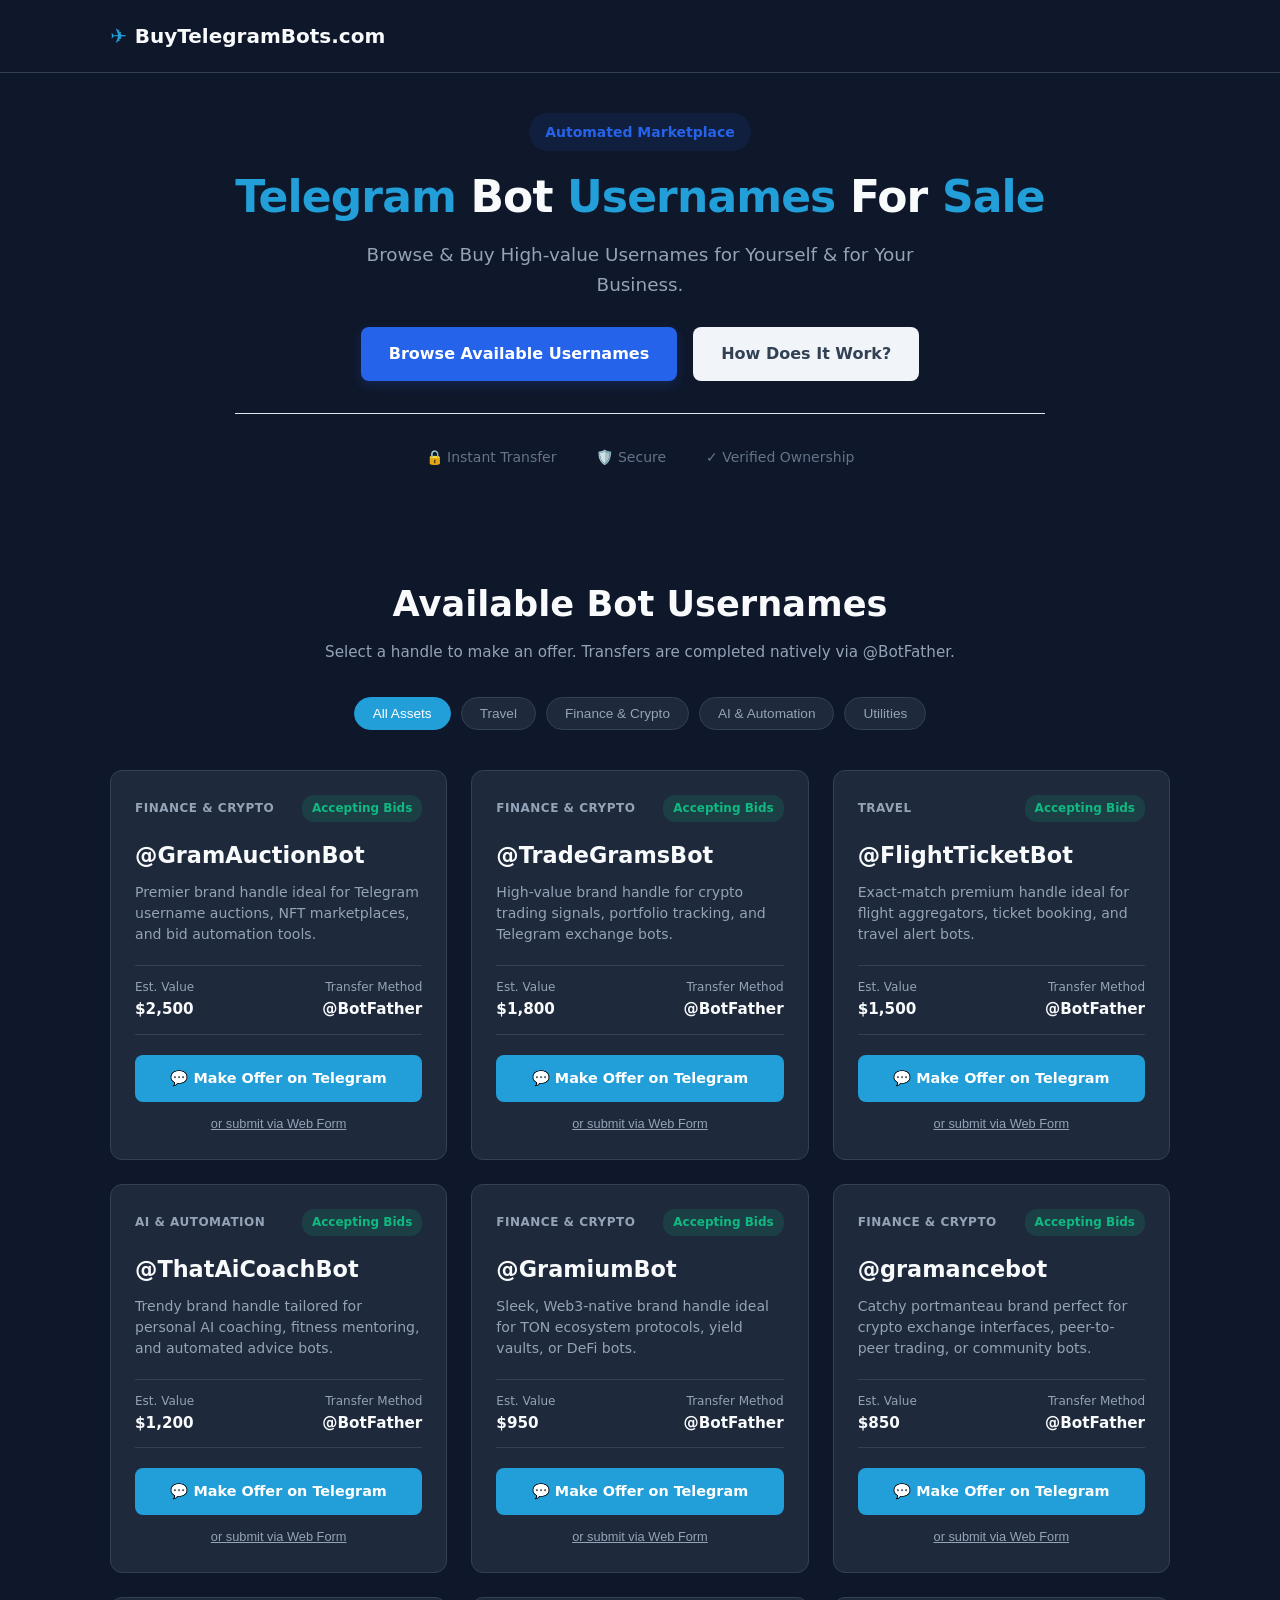
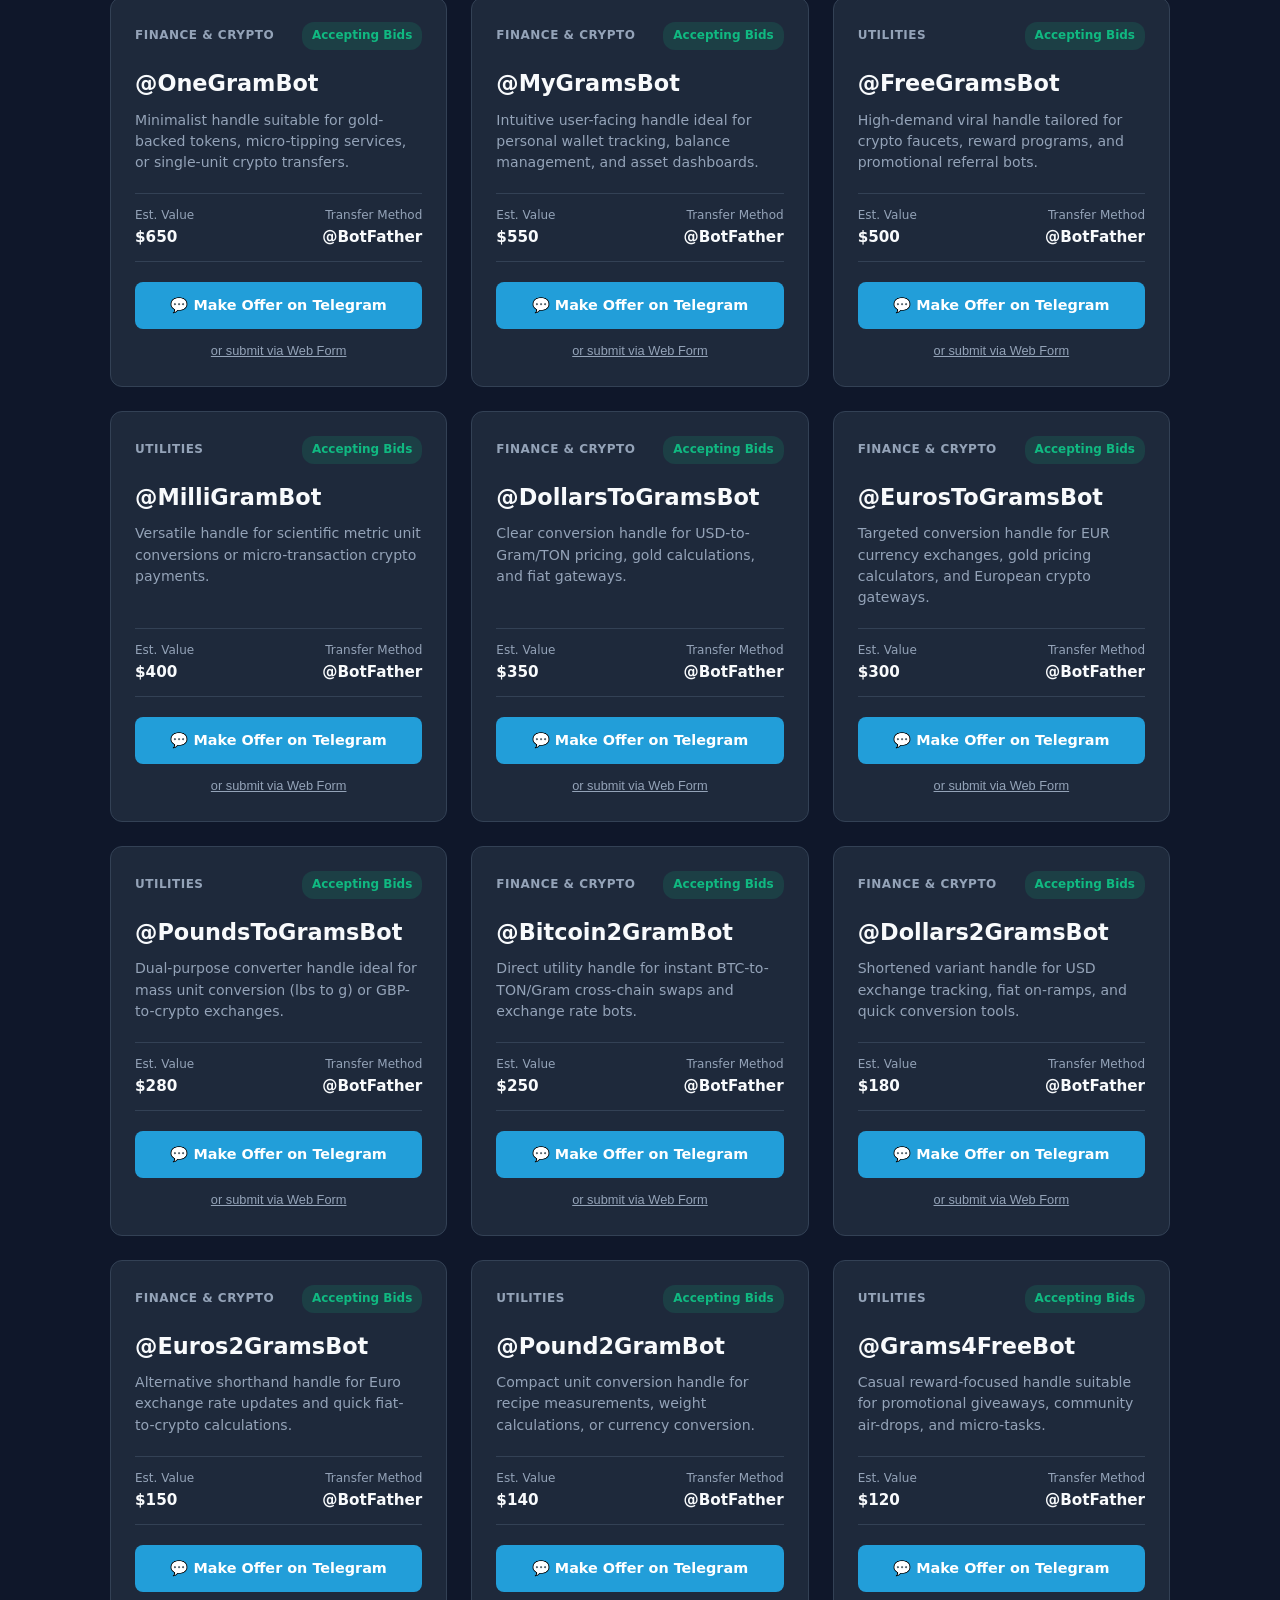
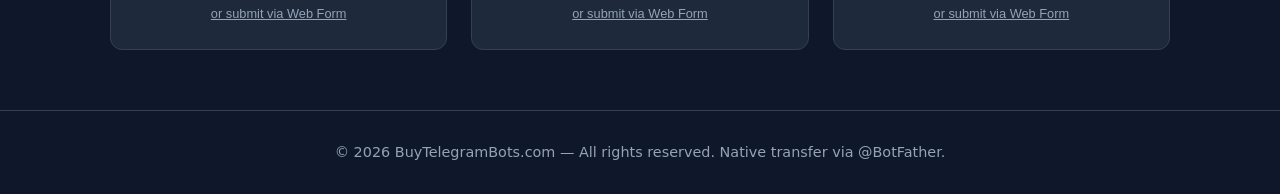
==== web/index.html @ 2e1fe5db "feat(web): Applied Open Graph for main page as well for preview in messaging apps." ====
<!DOCTYPE html>
<html lang="en">
<head>
  <meta charset="UTF-8" />
  <meta name="viewport" content="width=device-width, initial-scale=1.0" />
  <link rel="icon" type="image/png" href="favicon.png" />
  <title>Buy Telegram Bots</title>
  <meta name="description" content="Browse and acquire high-value Telegram Usernames." />
  <meta property="og:type" content="website" />
  <meta property="og:url" content="https://buytelegrambots.com/" />
  <meta property="og:title" content="Buy Telegram Bots" />
  <meta name="twitter:card" content="summary_large_image" />

  <link rel="stylesheet" href="styles.css" />
  <script src="script.js" defer></script>
</head>
<body>

  <!-- TOP NAVIGATION -->
  <header>
    <div class="container nav-wrapper">
      <a href="#" class="brand-logo">
        <span>✈️</span>BuyTelegramBots.com
      </a>
    </div>
  </header>

  <!-- HERO SECTION (Now placed outside of <main> to prevent double padding) -->
  <section class="hero-section">
    <div class="hero-content">
      <span class="badge-pill">Automated Marketplace</span>
      
      <h1 class="hero-title">
        <span class="highlight">Telegram</span> Bot <span class="highlight">Usernames</span> For <span class="highlight">Sale</span>
      </h1>
      
      <p class="hero-subtitle">
        Browse & Buy High-value Usernames for Yourself & for Your Business.
      </p>
      
      <div class="cta-group">
        <a href="#inventory" class="btn btn-primary">Browse Available Usernames</a>
        <a href="#how-it-works" type="button" class="btn btn-secondary" onclick="openGuideModal()">How Does It Work?</a>
      </div>
      
      <div class="trust-bar">
        <div class="trust-item">🔒 Instant Transfer</div>
        <div class="trust-item">🛡️ Secure</div>
        <div class="trust-item">✓ Verified Ownership</div>
      </div>
    </div>
  </section>

  <!-- MAIN CONTENT AREA -->
  <main class="container">

    <!-- ASSET SHOWCASE & INVENTORY GRID -->

    <!-- ASSET SHOWCASE & INVENTORY GRID -->
    <section id="inventory" class="inventory-section">
    
        <div class="section-header">
            <h2 class="section-title">Available Bot Usernames</h2>
            <p class="section-subtitle">Select a handle to make an offer. Transfers are completed natively via @BotFather.</p>
        </div>

        <!-- Category Filter Pills -->
        <div class="filter-bar">
            <button class="filter-btn active" data-filter="all">All Assets</button>
            <button class="filter-btn" data-filter="Travel">Travel</button>
            <button class="filter-btn" data-filter="Finance & Crypto">Finance & Crypto</button>
            <button class="filter-btn" data-filter="AI & Automation">AI & Automation</button>
            <button class="filter-btn" data-filter="Utilities">Utilities</button>
        </div>

        <!-- Responsive Card Grid (Cards dynamically loaded via script.js) -->
        <div class="asset-grid" id="assetGrid"></div>
        <!-- After a username is sold, in the "bots.json" file >> status: "Sold", status_code: "pending" -->
    </section>

  </main>

  <!-- HOW IT WORKS GUIDE MODAL -->
  <dialog id="guideModal" class="modal-box">
    <div class="modal-inner">
      <div class="modal-header">
        <h3>How to Use <span class="highlight-blue">BuyTelegramBots.com</span></h3>
        <button type="button" class="close-btn" onclick="closeGuideModal()">×</button>
      </div>
      
      <div class="guide-content">
        <div class="guide-step">
          <h4>1. Browse & Filter Assets</h4>
          <p>Use the category filter buttons at the top (Travel, Finance, AI, etc.) to explore our curated catalog of verified Telegram usernames and bots.</p>
        </div>
        <div class="guide-step">
          <h4>2. Review Valuations & Status</h4>
          <p>Each card displays an estimated market valuation and real-time status. Active badges mean the handle is ready for immediate transfer.</p>
        </div>
        <div class="guide-step">
          <h4>3. Choose Your Bidding Method</h4>
          <p>Click "Make Offer on Telegram" to chat directly with our live brokers, or use "or submit via Web Form" to send a formal bid right from this page.</p>
        </div>
        <div class="guide-step">
          <h4>4. Automated & Secure Escrow</h4>
          <p>Once your offer is accepted, we initiate a guaranteed, zero-friction transfer directly to your Telegram account via @BotFather.</p>
        </div>
      </div>

      <div class="modal-actions">
        <button type="button" class="btn btn-primary" onclick="closeGuideModal()">Got It, Let's Explore</button>
      </div>
    </div>
  </dialog>

  <!-- WEB FORM MODAL -->
  <dialog id="offerModal" class="modal-box">
    <div class="modal-inner">
      <div class="modal-header">
        <h3>Submit Offer for <span id="targetBotDisplay" class="highlight-blue">@Bot</span></h3>
        <button type="button" class="close-btn" onclick="closeOfferModal()">×</button>
      </div>
      
      <p class="modal-instructions">
        Don't have Telegram installed? Submit your bid and contact info below. Our broker will reach out via email or WhatsApp.
      </p>

      <form id="offerForm" onsubmit="handleFormSubmit(event)">
        <!-- Hidden input to store which bot they clicked -->
        <input type="hidden" id="targetBotInput" name="bot_username" value="" />

        <div class="form-group">
          <label for="buyerName">Your Name or Organization</label>
          <input type="text" id="buyerName" name="name" required placeholder="e.g., Alex Mercer" />
        </div>

        <div class="form-group">
          <label for="buyerContact">Email, WhatsApp, or Telegram Handle</label>
          <input 
            type="text" 
            id="buyerContact" 
            name="contact" 
            required 
            placeholder="@username, name@mail.com, or +31 6 12345678"
            pattern="^(@[A-Za-z0-9_]{3,32}|[A-Za-z0-9._%+-]+@[A-Za-z0-9.-]+\.[A-Za-z]{2,}|\+?[0-9\s()-]{7,20})$"
            title="Must be a Telegram handle starting with '@', a valid email address, or a phone number."
          />
          <span class="error-msg">Enter a valid Telegram handle (@username), email, or phone number.</span>
        </div>

        <div class="form-group">
          <label for="bidAmount">Offer Amount (USD / USDT)</label>
          <!-- min="100" prevents negative numbers and sets a minimum realistic bid! -->
          <input 
            type="number" 
            id="bidAmount" 
            name="bid" 
            required 
            placeholder="e.g., 1500" 
            min="100" 
            step="1"
            title="Offers must be a positive number of at least $100."
          />
          <span class="error-msg">Bid must be a positive amount (Minimum $100).</span>
        </div>

        <div class="form-group">
          <label for="buyerNotes">Additional Notes (Optional)</label>
          <textarea id="buyerNotes" name="notes" rows="3" placeholder="Any specific terms or questions?"></textarea>
        </div>

        <div class="modal-actions">
          <button type="button" class="btn btn-secondary" onclick="closeOfferModal()">Cancel</button>
          <button type="submit" class="btn btn-primary">Submit Offer</button>
        </div>
      </form>
    </div>
  </dialog>

  <!-- FOOTER -->
  <footer>
    <div class="container">
      <p>© 2026 BuyTelegramBots.com — All rights reserved. Native transfer via @BotFather.</p>
    </div>
  </footer>

</body>
</html>
---- web/styles.css ----
/* --- CSS VARIABLES & THEME RESET --- */
:root {
    --bg-color: #0f172a;          /* Dark slate background */
    --card-bg: #1e293b;           /* Slightly lighter dark container */
    --text-main: #f8fafc;         /* Clean white typography */
    --text-muted: #94a3b8;        /* Soft grey for secondary labels */
    --accent-blue: #229ed9;       /* Telegram brand blue */
    --accent-hover: #1d88bc;      /* Hover state blue */
    --accent-green: #10b981;      /* Status badge color */
    --border-color: #334155;      /* Subtle border dividers */
    --radius: 12px;
    --font-family: system-ui, -apple-system, BlinkMacSystemFont, 'Segoe UI', Roboto, sans-serif;
}

* {
    box-sizing: border-box;
    margin: 0;
    padding: 0;
}

html {
  scroll-behavior: smooth;
}

body {
    background-color: var(--bg-color);
    color: var(--text-main);
    font-family: var(--font-family);
    line-height: 1.6;
    min-height: 100vh;
    display: flex;
    flex-direction: column;
}

/* Main Container */
.container {
    width: 100%;
    max-width: 1100px;
    margin: 0 auto;
    padding: 0 20px;
}

/* Hero Section Container */
.hero-section {
  padding: 2.5rem 1rem 3rem;
  max-width: 900px;
  margin: 0 auto;
  text-align: center;
}

/* Small introductory tag */
.badge-pill {
  display: inline-block;
  background-color: rgba(37, 99, 235, 0.1);
  color: #2563eb;
  padding: 0.5rem 1rem;
  border-radius: 50px;
  font-size: 0.875rem;
  font-weight: 600;
  margin-bottom: 1.25rem;
}

/* Fluid Typography: Tighter scaling so it doesn't overwhelm desktop or phone */
.hero-title {
  font-size: clamp(1.75rem, 3.5vw + 1rem, 2.75rem);
  line-height: 1.2;
  font-weight: 800;
  color: var(--text-main);
  margin-bottom: 1rem;
  letter-spacing: -0.02em;
}

.hero-title .highlight {
  color: var(--accent-blue);
}

.hero-subtitle {
  font-size: clamp(0.95rem, 1.5vw + 0.5rem, 1.15rem);
  line-height: 1.6;
  color: var(--text-muted);
  max-width: 600px;
  margin: 0 auto 1.75rem;
}

/* Call to Action Button Group */
.cta-group {
  display: flex;
  gap: 1rem;
  justify-content: center;
  flex-wrap: wrap;
  margin-bottom: 2rem;
}

.btn {
display: inline-flex;
align-items: center;
justify-content: center;
padding: 0.875rem 1.75rem;
font-size: 1rem;
font-weight: 600;
border-radius: 8px;
text-decoration: none;
transition: all 0.2s ease;
min-height: 48px; /* Ensures touch-friendly tap targets */
}

.btn-primary {
background-color: #2563eb;
color: #ffffff;
box-shadow: 0 4px 12px rgba(37, 99, 235, 0.2);
}

.btn-primary:hover {
background-color: #1d4ed8;
transform: translateY(-1px);
}

.btn-secondary {
background-color: #f1f5f9;
color: #334155;
}

.btn-secondary:hover {
background-color: #e2e8f0;
}

/* Trust Indicators Below CTA */
.trust-bar {
display: flex;
justify-content: center;
flex-wrap: wrap;
gap: 1.5rem 2.5rem;
border-top: 1px solid #e2e8f0;
padding-top: 2rem;
color: #64748b;
font-size: 0.875rem;
font-weight: 500;
}

/* Mobile Stacking Rules */
@media (max-width: 600px) {
.hero-section {
    padding: 3rem 1rem 3.5rem;
}

/* Force buttons to stretch full-width on phones for easy thumb tapping */
.cta-group {
    flex-direction: column;
    width: 100%;
}

.btn {
    width: 100%;
}

.trust-bar {
    flex-direction: column;
    gap: 0.75rem;
}
}

/* Navigation / Top Header */
header {
    padding: 20px 0;
    border-bottom: 1px solid var(--border-color);
}

.nav-wrapper {
    display: flex;
    justify-content: space-between;
    align-items: center;
}

.brand-logo {
    font-size: 1.25rem;
    font-weight: 700;
    color: var(--text-main);
    text-decoration: none;
    display: flex;
    align-items: center;
    gap: 8px;
}

.brand-logo span {
    color: var(--accent-blue);
}

/* Footer */
footer {
    margin-top: auto;
    padding: 30px 0;
    border-top: 1px solid var(--border-color);
    text-align: center;
    color: var(--text-muted);
    font-size: 0.9rem;
}

/* --- INVENTORY SECTION --- */
.inventory-section {
    padding: 60px 0;
}

.section-header {
    text-align: center;
    margin-bottom: 32px;
}

.section-title {
    font-size: clamp(1.5rem, 3vw, 2.2rem);
    font-weight: 700;
    color: var(--text-main);
    margin-bottom: 8px;
}

.section-subtitle {
    color: var(--text-muted);
    font-size: 0.95rem;
}

/* Category Filter Bar */
.filter-bar {
    display: flex;
    gap: 10px;
    justify-content: center;
    flex-wrap: wrap;
    margin-bottom: 40px;
}

.filter-btn {
    background-color: var(--card-bg);
    color: var(--text-muted);
    border: 1px solid var(--border-color);
    padding: 8px 18px;
    border-radius: 20px;
    font-size: 0.85rem;
    font-weight: 500;
    cursor: pointer;
    transition: all 0.2s ease;
}

.filter-btn:hover,
.filter-btn.active {
    background-color: var(--accent-blue);
    color: #ffffff;
    border-color: var(--accent-blue);
}

/* Asset Grid Layout */
.asset-grid {
    display: grid;
    grid-template-columns: repeat(auto-fill, minmax(310px, 1fr));
    gap: 24px;
}

/* Asset Card Styling */
.asset-card {
    background-color: var(--card-bg);
    border: 1px solid var(--border-color);
    border-radius: var(--radius);
    padding: 24px;
    display: flex;
    flex-direction: column;
    justify-content: space-between;
    transition: transform 0.2s ease, border-color 0.2s ease, box-shadow 0.2s ease;
}

.asset-card:hover {
    transform: translateY(-4px);
    border-color: #475569;
    box-shadow: 0 12px 24px rgba(0, 0, 0, 0.3);
}

/* Card Header & Badges */
.card-top {
    display: flex;
    justify-content: space-between;
    align-items: center;
    margin-bottom: 16px;
}

.category-tag {
    font-size: 0.75rem;
    font-weight: 600;
    color: var(--text-muted);
    text-transform: uppercase;
    letter-spacing: 0.5px;
}

.status-badge {
    font-size: 0.75rem;
    font-weight: 600;
    padding: 4px 10px;
    border-radius: 12px;
}

.status-active {
    background-color: rgba(16, 185, 129, 0.15);
    color: var(--accent-green);
}

.status-pending {
    background-color: rgba(245, 158, 11, 0.15);
    color: #f59e0b;
}

/* Bot Username & Description */
.bot-handle {
    font-size: 1.4rem;
    font-weight: 700;
    color: var(--text-main);
    margin-bottom: 8px;
}

.bot-desc {
    font-size: 0.88rem;
    color: var(--text-muted);
    line-height: 1.5;
    margin-bottom: 20px;
    flex-grow: 1;
}

/* Card Metadata Row */
.card-meta {
    display: flex;
    justify-content: space-between;
    padding: 12px 0;
    border-top: 1px solid var(--border-color);
    border-bottom: 1px solid var(--border-color);
    margin-bottom: 20px;
}

.meta-item {
    display: flex;
    flex-direction: column;
}

.meta-label {
    font-size: 0.75rem;
    color: var(--text-muted);
}

.meta-value {
    font-size: 0.95rem;
    font-weight: 600;
    color: var(--text-main);
}

.text-right {
    text-align: right;
}

/* Card Action Buttons */
.card-actions {
    display: flex;
    flex-direction: column;
    gap: 10px;
    align-items: center;
}

.btn-telegram {
    width: 100%;
    background-color: var(--accent-blue);
    color: #ffffff;
    text-decoration: none;
    text-align: center;
    padding: 12px 16px;
    border-radius: 8px;
    font-weight: 600;
    font-size: 0.9rem;
    transition: background-color 0.2s ease;
    display: block;
}

.btn-telegram:hover {
    background-color: var(--accent-hover);
}

.btn-webform-link {
    background: none;
    border: none;
    color: var(--text-muted);
    font-size: 0.8rem;
    cursor: pointer;
    text-decoration: underline;
    transition: color 0.2s ease;
    padding: 4px;
}

.btn-webform-link:hover {
    color: var(--text-main);
}

/* Mobile Adjustments */
@media (max-width: 640px) {
    .asset-grid {
    grid-template-columns: 1fr;
    }
}

/* ==========================================
   WEB FORM MODAL STYLES
   ========================================== */
.modal-box {
  margin: auto;
  padding: 0;
  border: 1px solid var(--border-color);
  border-radius: var(--radius);
  background-color: var(--bg-color);
  color: var(--text-main);
  max-width: 500px;
  width: 92%;
  box-shadow: 0 25px 50px -12px rgba(0, 0, 0, 0.7);
}

/* Dim and blur the website background when open */
.modal-box::backdrop {
  background: rgba(15, 23, 42, 0.8);
  backdrop-filter: blur(4px);
}

.modal-inner {
  padding: 24px;
}

.modal-header {
  display: flex;
  justify-content: space-between;
  align-items: center;
  border-bottom: 1px solid var(--border-color);
  padding-bottom: 12px;
  margin-bottom: 16px;
}

.modal-header h3 {
  font-size: 1.2rem;
  margin: 0;
}

.highlight-blue {
  color: var(--accent-blue);
}

.close-btn {
  background: none;
  border: none;
  color: var(--text-muted);
  font-size: 1.5rem;
  cursor: pointer;
  padding: 0 4px;
}

.close-btn:hover {
  color: var(--text-main);
}

.modal-instructions {
  font-size: 0.88rem;
  color: var(--text-muted);
  margin-bottom: 20px;
  line-height: 1.5;
}

.form-group {
  display: flex;
  flex-direction: column;
  margin-bottom: 16px;
  text-align: left;
}

.form-group label {
  font-size: 0.82rem;
  color: var(--text-muted);
  margin-bottom: 6px;
  font-weight: 600;
}

.form-group input,
.form-group textarea {
  background-color: var(--card-bg);
  border: 1px solid var(--border-color);
  border-radius: 8px;
  padding: 10px 12px;
  color: var(--text-main);
  font-family: inherit;
  font-size: 0.95rem;
}

.form-group input:focus,
.form-group textarea:focus {
  outline: none;
  border-color: var(--accent-blue);
}

.modal-actions {
  display: flex;
  justify-content: flex-end;
  gap: 12px;
  margin-top: 24px;
  padding-top: 16px;
  border-top: 1px solid var(--border-color);
}

/* Guide Modal Specifics */
.guide-content {
  text-align: left;
  margin-bottom: 20px;
}

.guide-step {
  margin-bottom: 16px;
  padding-left: 12px;
  border-left: 3px solid var(--accent-blue);
}

.guide-step h4 {
  font-size: 0.95rem;
  color: var(--text-main);
  margin-bottom: 4px;
}

.guide-step p {
  font-size: 0.85rem;
  color: var(--text-muted);
  line-height: 1.5;
  margin: 0;
}

/* Hide error text by default */
.form-group .error-msg {
  display: none;
  color: #ef4444; /* Bright error red */
  font-size: 0.75rem;
  margin-top: 4px;
  font-weight: 600;
}

/* If the user typed bad input and left the field, turn border red and show message */
.form-group input:user-invalid {
  border-color: #ef4444;
  background-color: rgba(239, 68, 68, 0.05);
}

.form-group input:user-invalid ~ .error-msg {
  display: block;
}
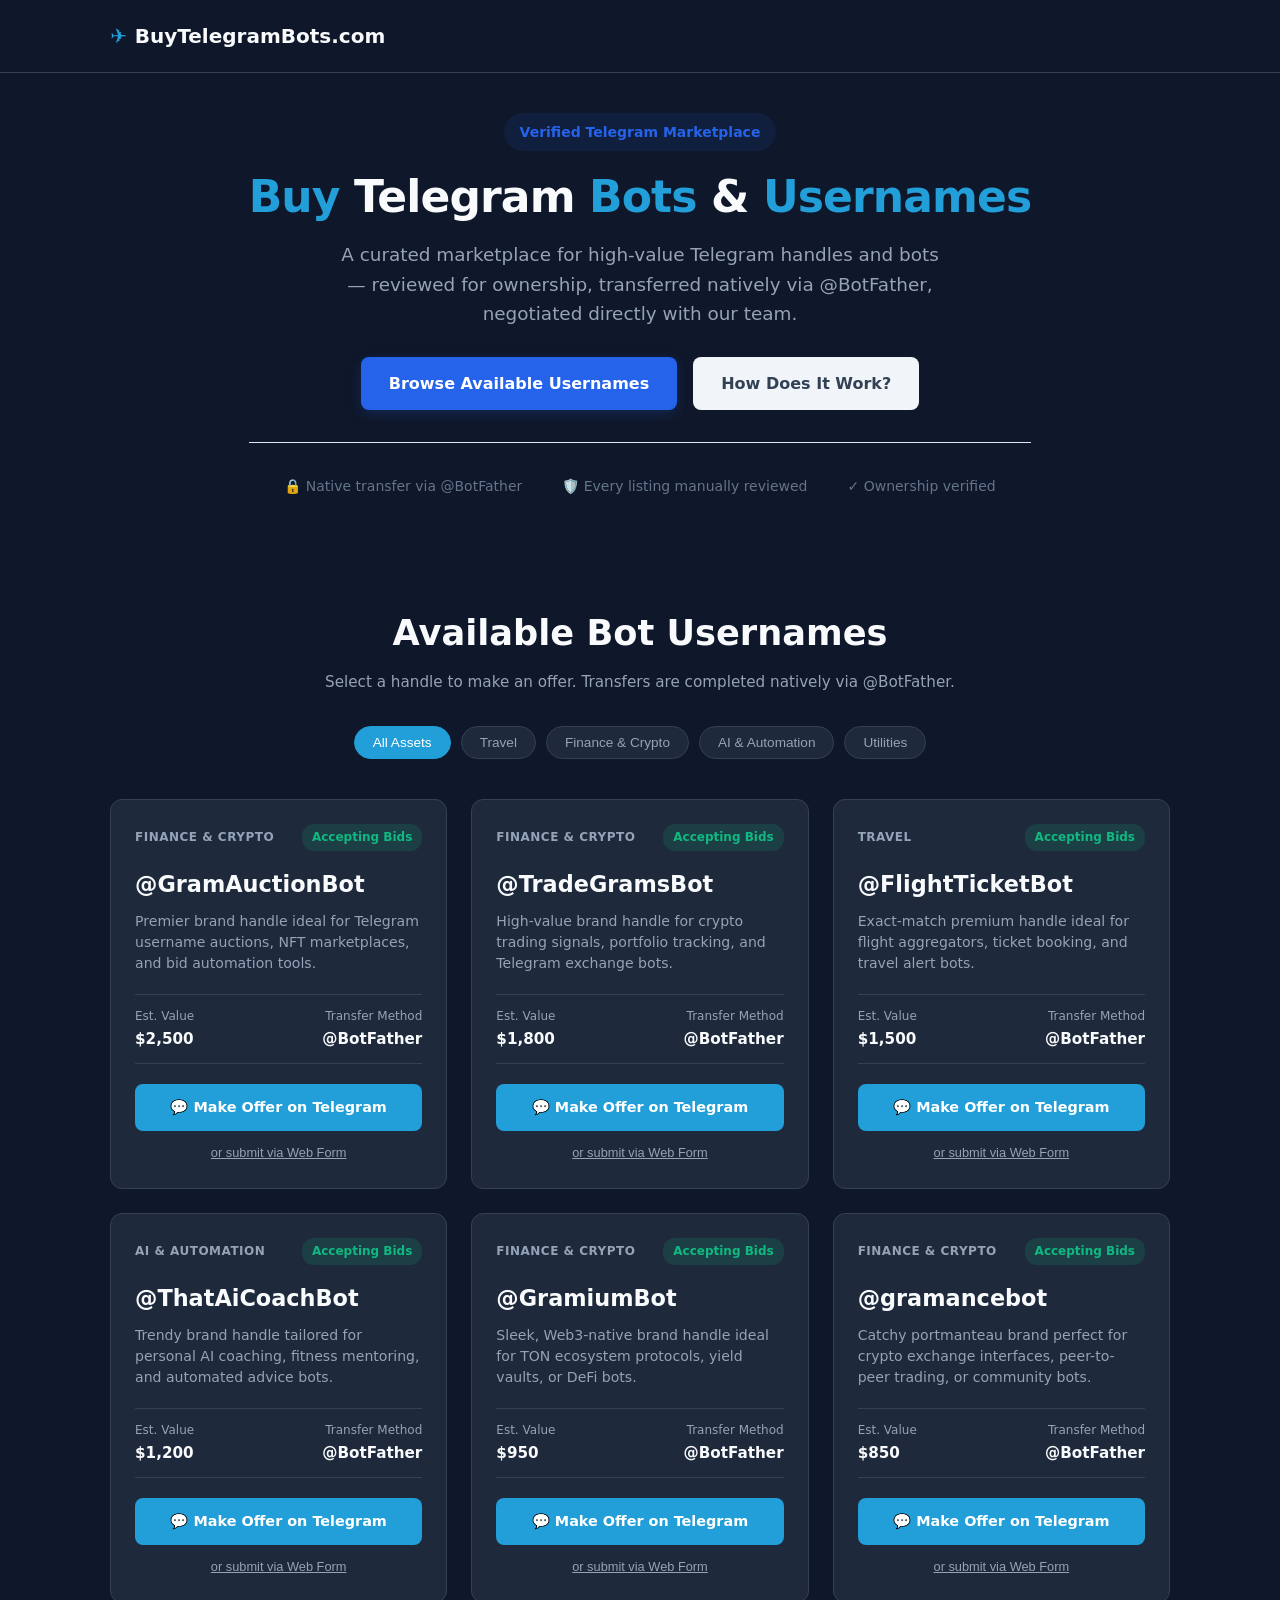
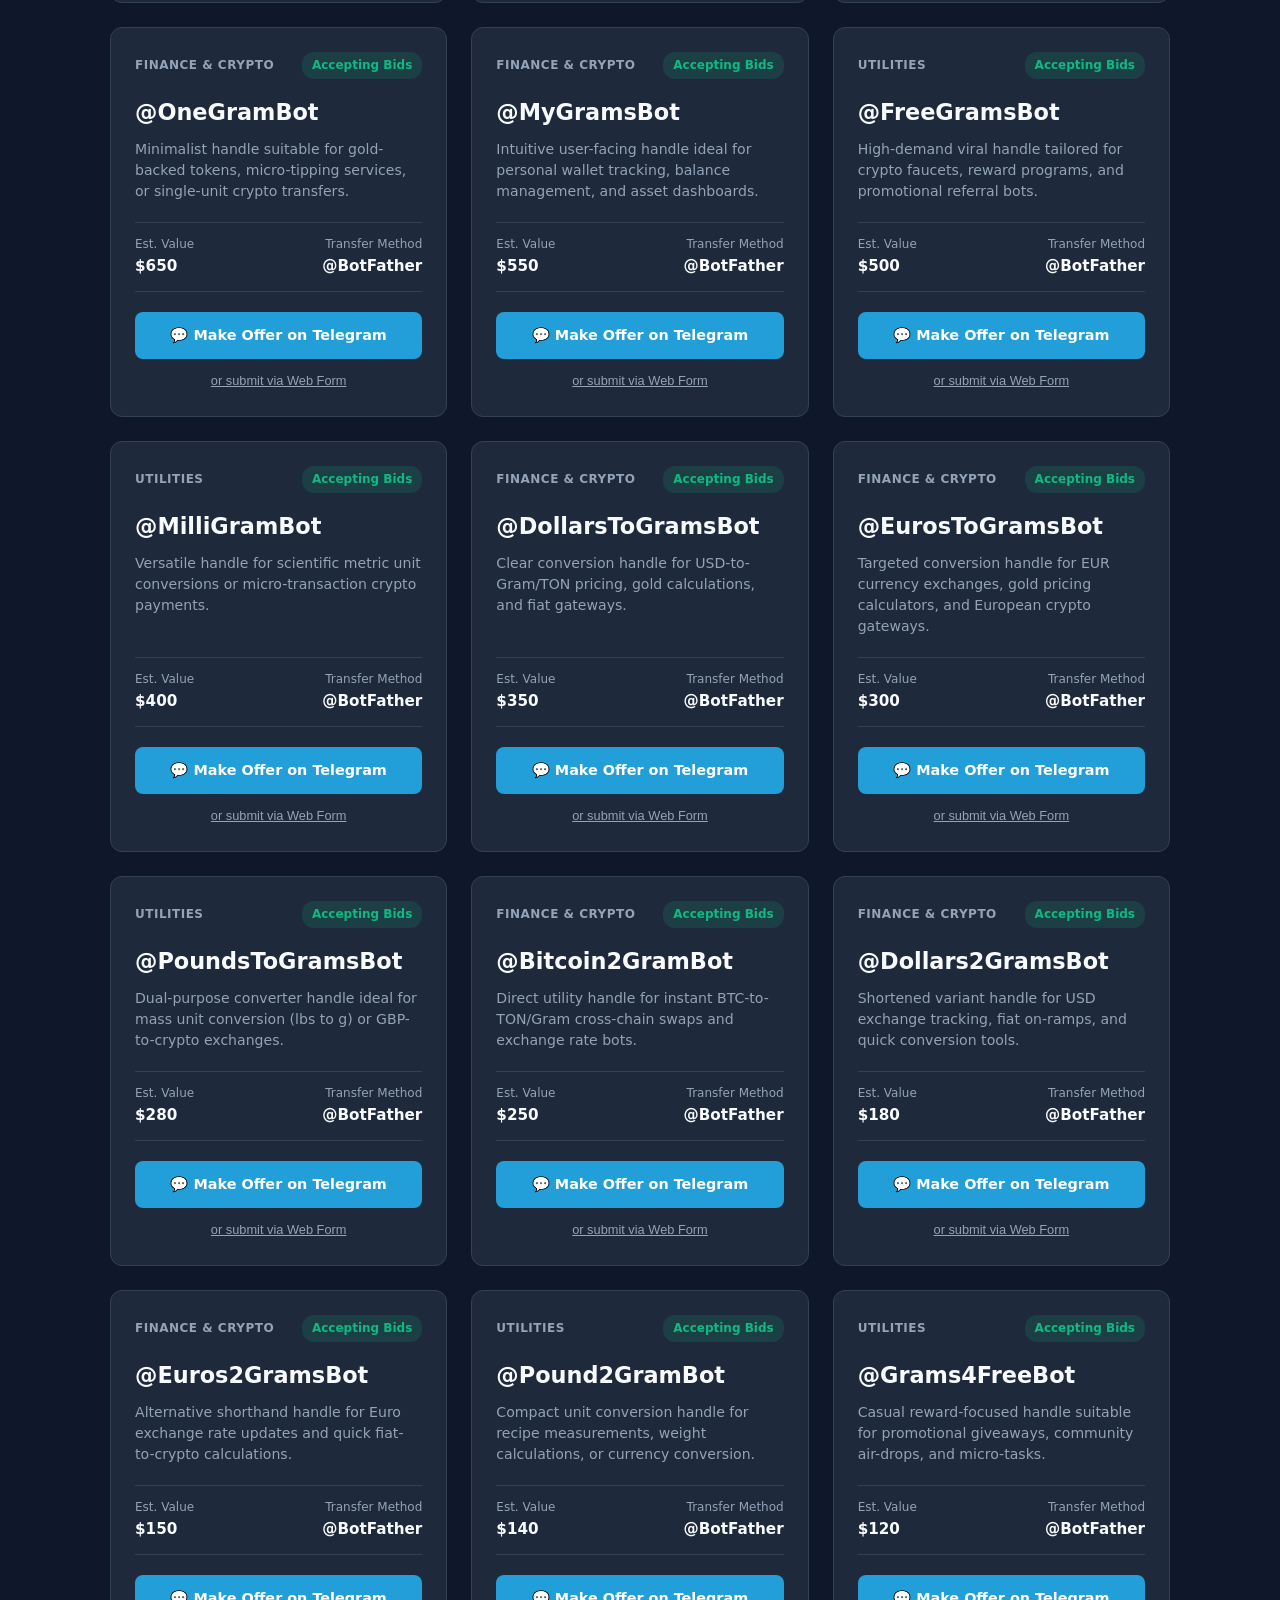
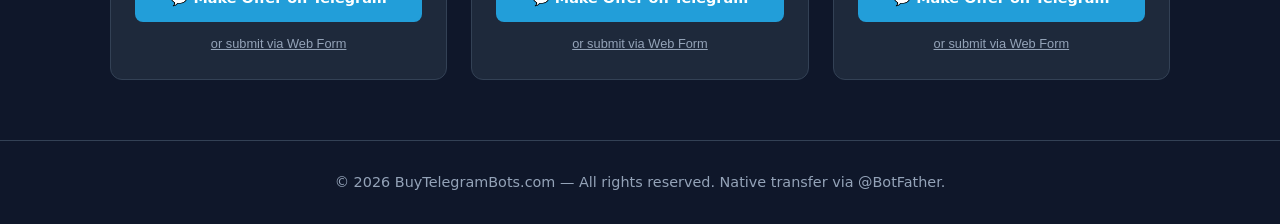
==== commit 87dd9dab: "improve copeywriting" ====
--- a/web/index.html
+++ b/web/index.html
@@ -5,12 +5,6 @@
   <meta name="viewport" content="width=device-width, initial-scale=1.0" />
   <link rel="icon" type="image/png" href="favicon.png" />
   <title>Buy Telegram Bots</title>
-  <meta name="description" content="Browse and acquire high-value Telegram Usernames." />
-  <meta property="og:type" content="website" />
-  <meta property="og:url" content="https://buytelegrambots.com/" />
-  <meta property="og:title" content="Buy Telegram Bots" />
-  <meta name="twitter:card" content="summary_large_image" />
-
   <link rel="stylesheet" href="styles.css" />
   <script src="script.js" defer></script>
 </head>
@@ -28,14 +22,14 @@
   <!-- HERO SECTION (Now placed outside of <main> to prevent double padding) -->
   <section class="hero-section">
     <div class="hero-content">
-      <span class="badge-pill">Automated Marketplace</span>
+      <span class="badge-pill">Verified Telegram Marketplace</span>
       
       <h1 class="hero-title">
-        <span class="highlight">Telegram</span> Bot <span class="highlight">Usernames</span> For <span class="highlight">Sale</span>
+        <span class="highlight"> Buy </span> Telegram <span class="highlight">Bots</span> & <span class="highlight">Usernames</span>
       </h1>
       
       <p class="hero-subtitle">
-        Browse & Buy High-value Usernames for Yourself & for Your Business.
+        A curated marketplace for high-value Telegram handles and bots — reviewed for ownership, transferred natively via @BotFather, negotiated directly with our team.
       </p>
       
       <div class="cta-group">
@@ -44,9 +38,9 @@
       </div>
       
       <div class="trust-bar">
-        <div class="trust-item">🔒 Instant Transfer</div>
-        <div class="trust-item">🛡️ Secure</div>
-        <div class="trust-item">✓ Verified Ownership</div>
+        <div class="trust-item">🔒 Native transfer via @BotFather</div>
+        <div class="trust-item">🛡️ Every listing manually reviewed</div>
+        <div class="trust-item">✓ Ownership verified </div>
       </div>
     </div>
   </section>
@@ -90,20 +84,20 @@
       
       <div class="guide-content">
         <div class="guide-step">
-          <h4>1. Browse & Filter Assets</h4>
-          <p>Use the category filter buttons at the top (Travel, Finance, AI, etc.) to explore our curated catalog of verified Telegram usernames and bots.</p>
+          <h4>1. Browse the marketplace</h4>
+          <p>Filter by category — Travel, Finance & Crypto, AI & Automation, or Utilities — to find bots and usernames that fit what you're need.</p>
         </div>
         <div class="guide-step">
-          <h4>2. Review Valuations & Status</h4>
-          <p>Each card displays an estimated market valuation and real-time status. Active badges mean the handle is ready for immediate transfer.</p>
+          <h4>2. Check the listing details</h4>
+          <p>Every listing shows an estimated market valuation and a live status badge, so you know at a glance whether it's open for offers.</p>
         </div>
         <div class="guide-step">
-          <h4>3. Choose Your Bidding Method</h4>
-          <p>Click "Make Offer on Telegram" to chat directly with our live brokers, or use "or submit via Web Form" to send a formal bid right from this page.</p>
+          <h4>3. Submit your offer</h4>
+          <p>Message our team directly on Telegram, or use the on-page form if you'd rather not install the app. Either way, a real person reviews every offer.</p>
         </div>
         <div class="guide-step">
-          <h4>4. Automated & Secure Escrow</h4>
-          <p>Once your offer is accepted, we initiate a guaranteed, zero-friction transfer directly to your Telegram account via @BotFather.</p>
+          <h4>4. Transfer, once your offer is accepted</h4>
+          <p>Once terms are agreed, ownership transfers natively through Telegram's own @BotFather — no external wallets, no third-party custody, no app installs.</p>
         </div>
       </div>
 
@@ -122,7 +116,7 @@
       </div>
       
       <p class="modal-instructions">
-        Don't have Telegram installed? Submit your bid and contact info below. Our broker will reach out via email or WhatsApp.
+        Prefer not to install Telegram? Send your offer below and a member of our team will follow up by email or WhatsApp —usually within one business day.
       </p>
 
       <form id="offerForm" onsubmit="handleFormSubmit(event)">
@@ -135,7 +129,7 @@
         </div>
 
         <div class="form-group">
-          <label for="buyerContact">Email, WhatsApp, or Telegram Handle</label>
+          <label for="buyerContact">Best way to reach you</label>
           <input 
             type="text" 
             id="buyerContact" 
@@ -149,7 +143,7 @@
         </div>
 
         <div class="form-group">
-          <label for="bidAmount">Offer Amount (USD / USDT)</label>
+          <label for="bidAmount">Your offer (USD or USDT)</label>
           <!-- min="100" prevents negative numbers and sets a minimum realistic bid! -->
           <input 
             type="number" 
@@ -185,4 +179,4 @@
   </footer>
 
 </body>
-</html>+</html>
--- a/web/styles.css
+++ b/web/styles.css
@@ -543,4 +543,45 @@
 
 .form-group input:user-invalid ~ .error-msg {
   display: block;
+}
+
+/* --- PROMINENT BACK BUTTON STYLING --- */
+.btn-back-inventory {
+  display: inline-flex;
+  align-items: center;
+  gap: 8px;
+  margin-bottom: 2rem;
+  padding: 10px 18px;
+  background-color: rgba(255, 255, 255, 0.06);
+  border: 1px solid var(--border-color);
+  border-radius: 8px;
+  color: var(--text-main);
+  font-weight: 600;
+  font-size: 0.95rem;
+  text-decoration: none;
+  transition: all 0.2s ease-in-out;
+}
+
+/* Specific styles for the Back button on dynamic pages */
+.btn-back {
+  display: inline-flex;
+  align-items: center;
+  gap: 8px;
+  margin-bottom: 24px; /* Adds breathing room above the bot details card */
+  padding: 8px 16px;   /* Shrinks the button size */
+  font-size: 0.9rem;   /* Slightly smaller text */
+  background-color: var(--card-bg); /* Matches the page's container color */
+  color: var(--text-muted); /* Soft grey text so it isn't glaring */
+  border: 1px solid var(--border-color); /* Subtle outline for distinction */
+  border-radius: var(--radius, 8px);
+  text-decoration: none;
+  font-weight: 500;
+  transition: all 0.2s ease;
+}
+
+/* Make it pop slightly when the user hovers over it */
+.btn-back:hover {
+  background-color: var(--bg-color);
+  color: var(--text-main); 
+  border-color: var(--accent-blue); /* Highlights in Telegram blue on hover */
 }
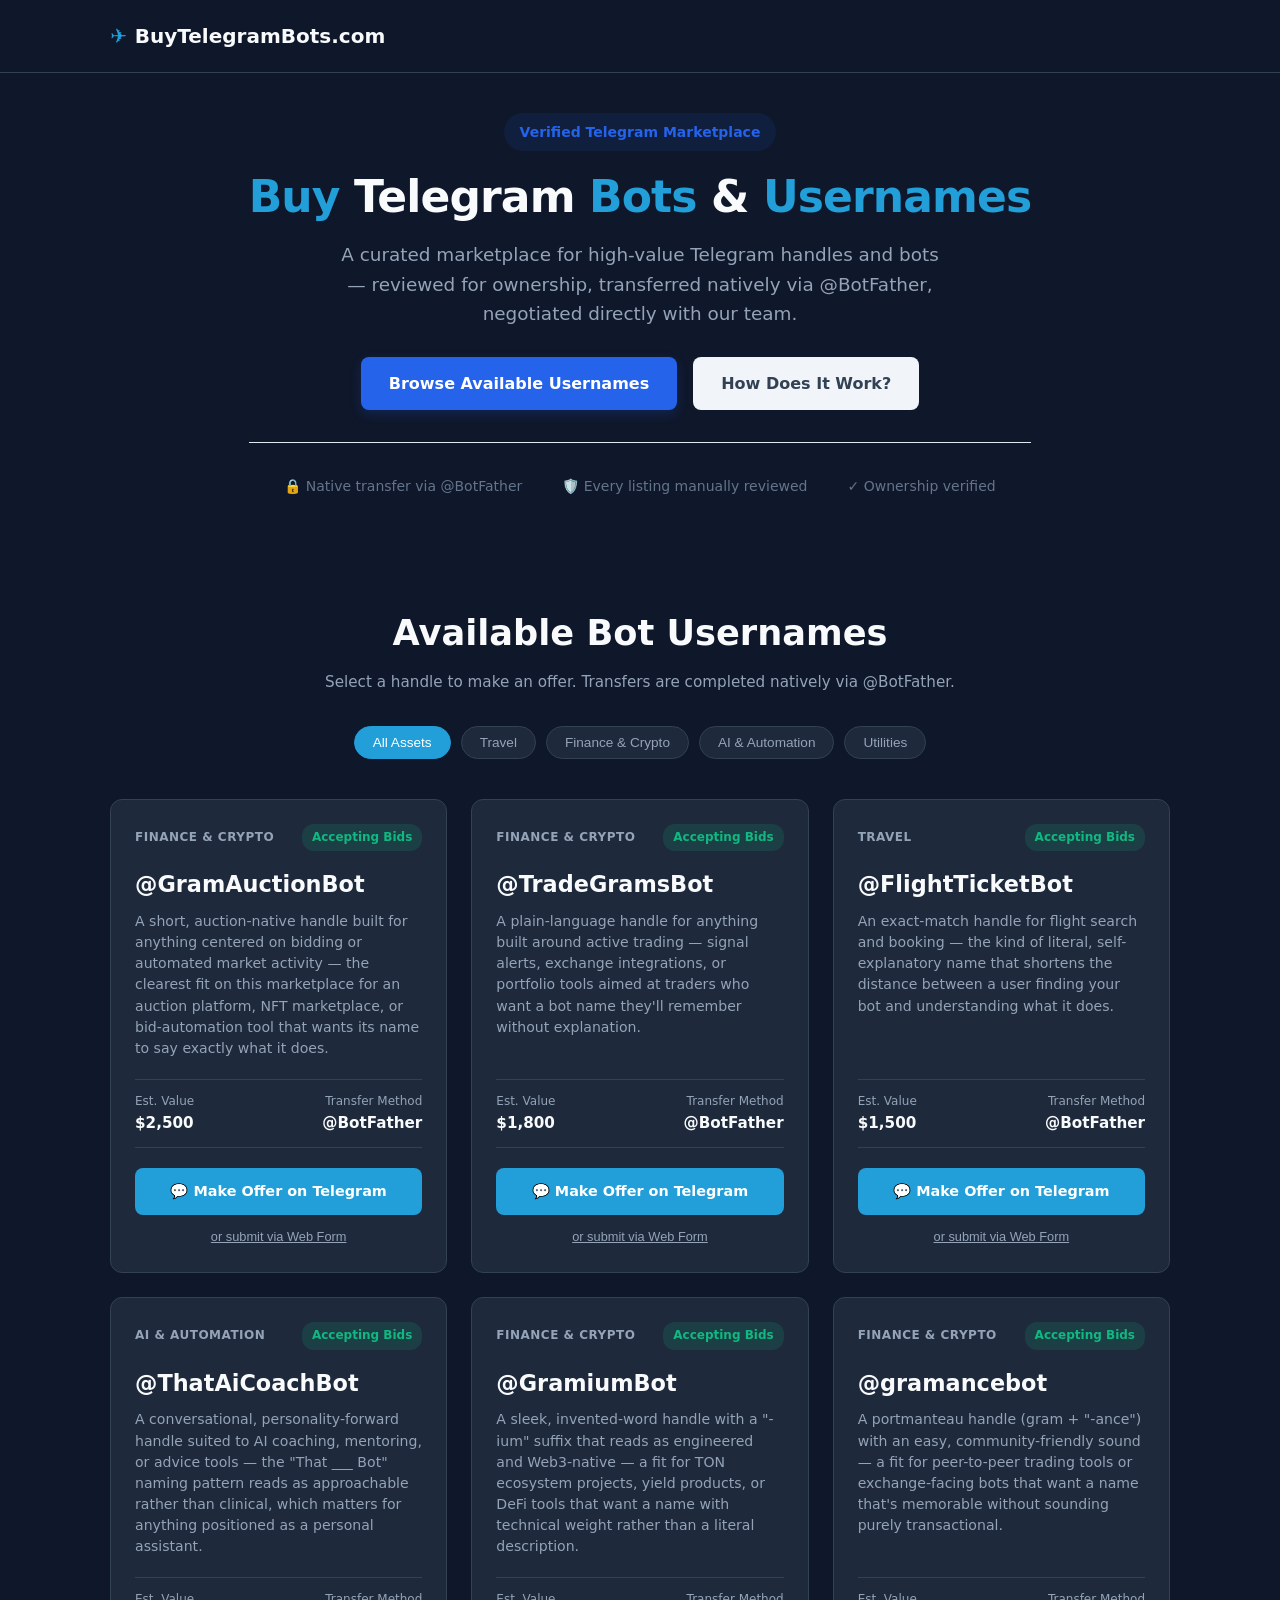
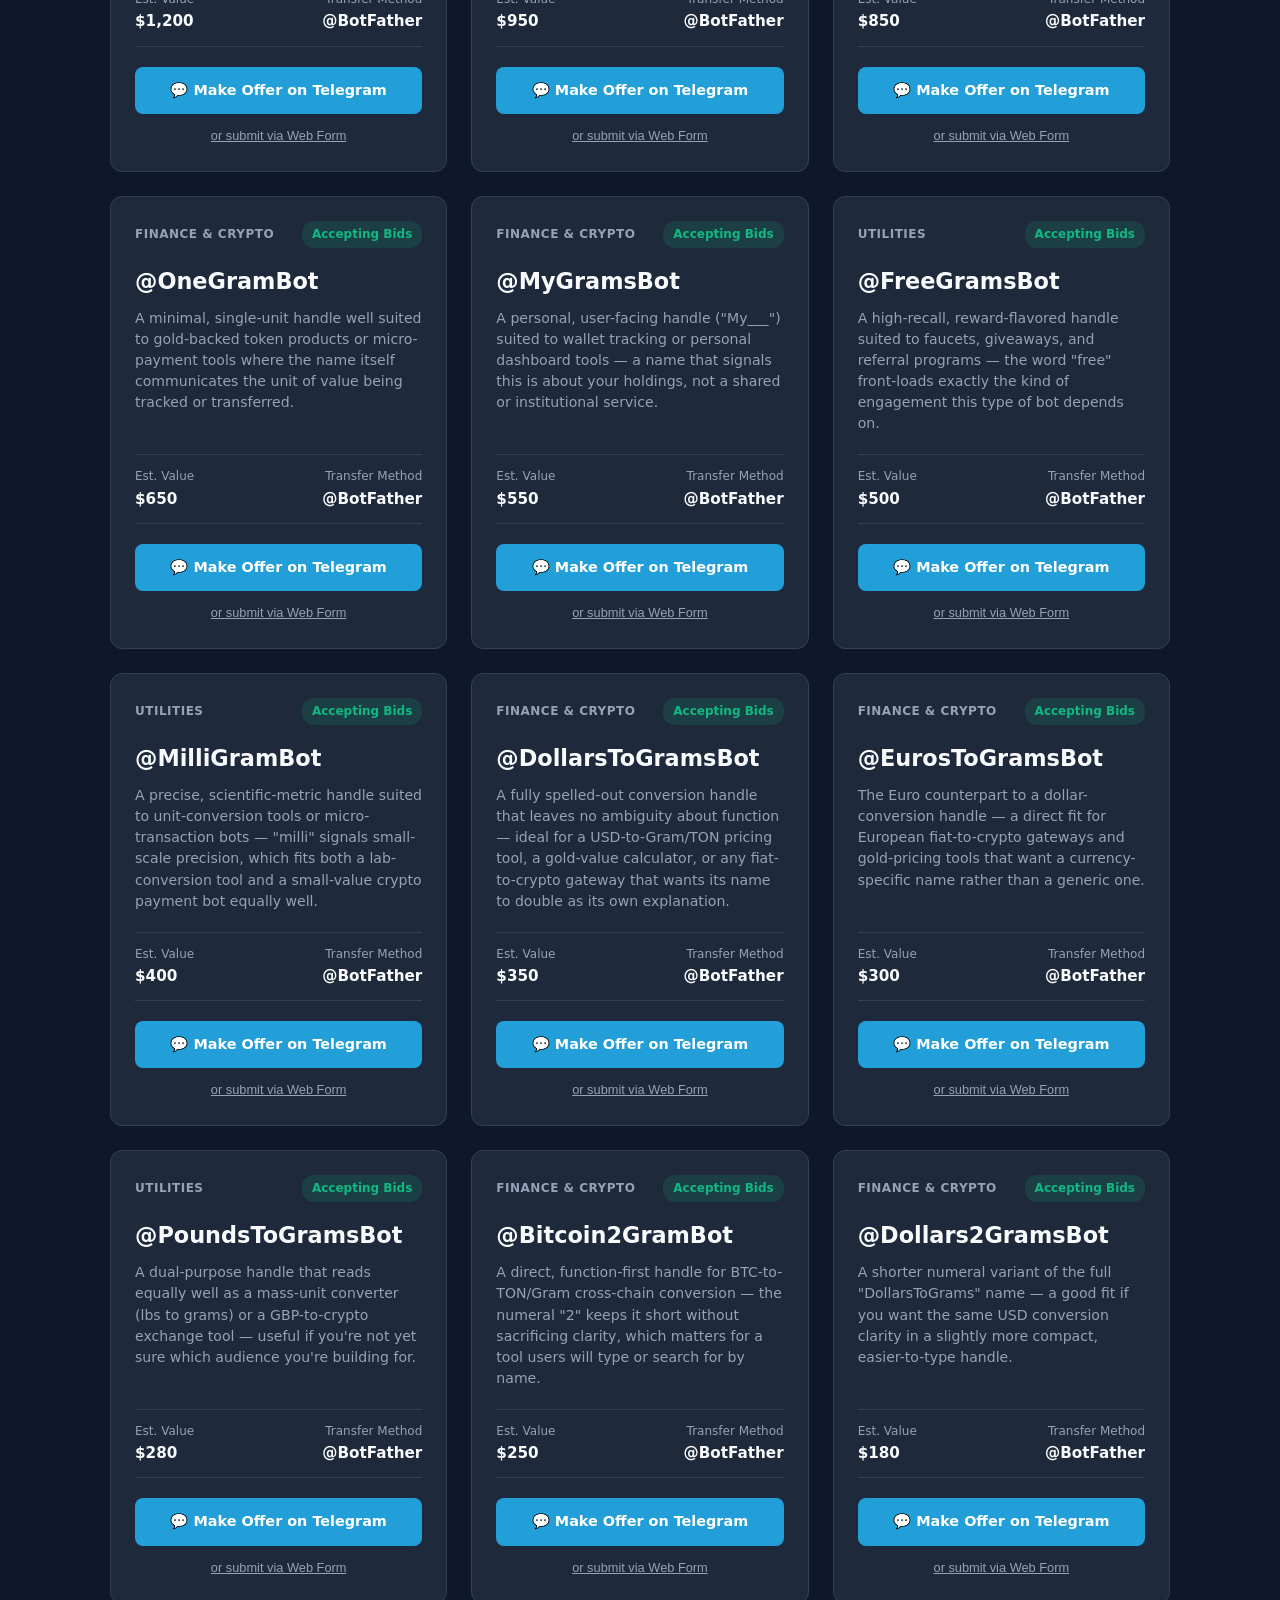
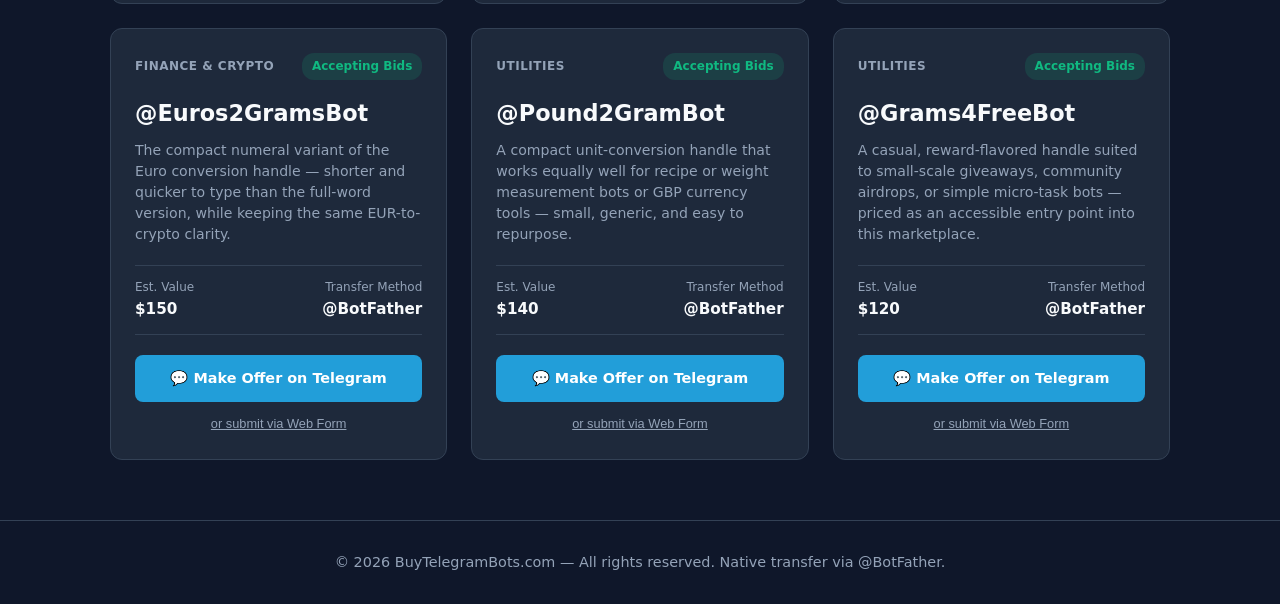
==== commit ff2da1c1: "feat(web): Wrong info reading bug for seo landing pages fixed." ====
--- a/web/index.html
+++ b/web/index.html
@@ -5,6 +5,12 @@
   <meta name="viewport" content="width=device-width, initial-scale=1.0" />
   <link rel="icon" type="image/png" href="favicon.png" />
   <title>Buy Telegram Bots</title>
+  <meta name="description" content="Browse and acquire high-value Telegram Usernames." />
+  <meta property="og:type" content="website" />
+  <meta property="og:url" content="https://buytelegrambots.com/" />
+  <meta property="og:title" content="Buy Telegram Bots" />
+  <meta name="twitter:card" content="summary_large_image" />
+
   <link rel="stylesheet" href="styles.css" />
   <script src="script.js" defer></script>
 </head>
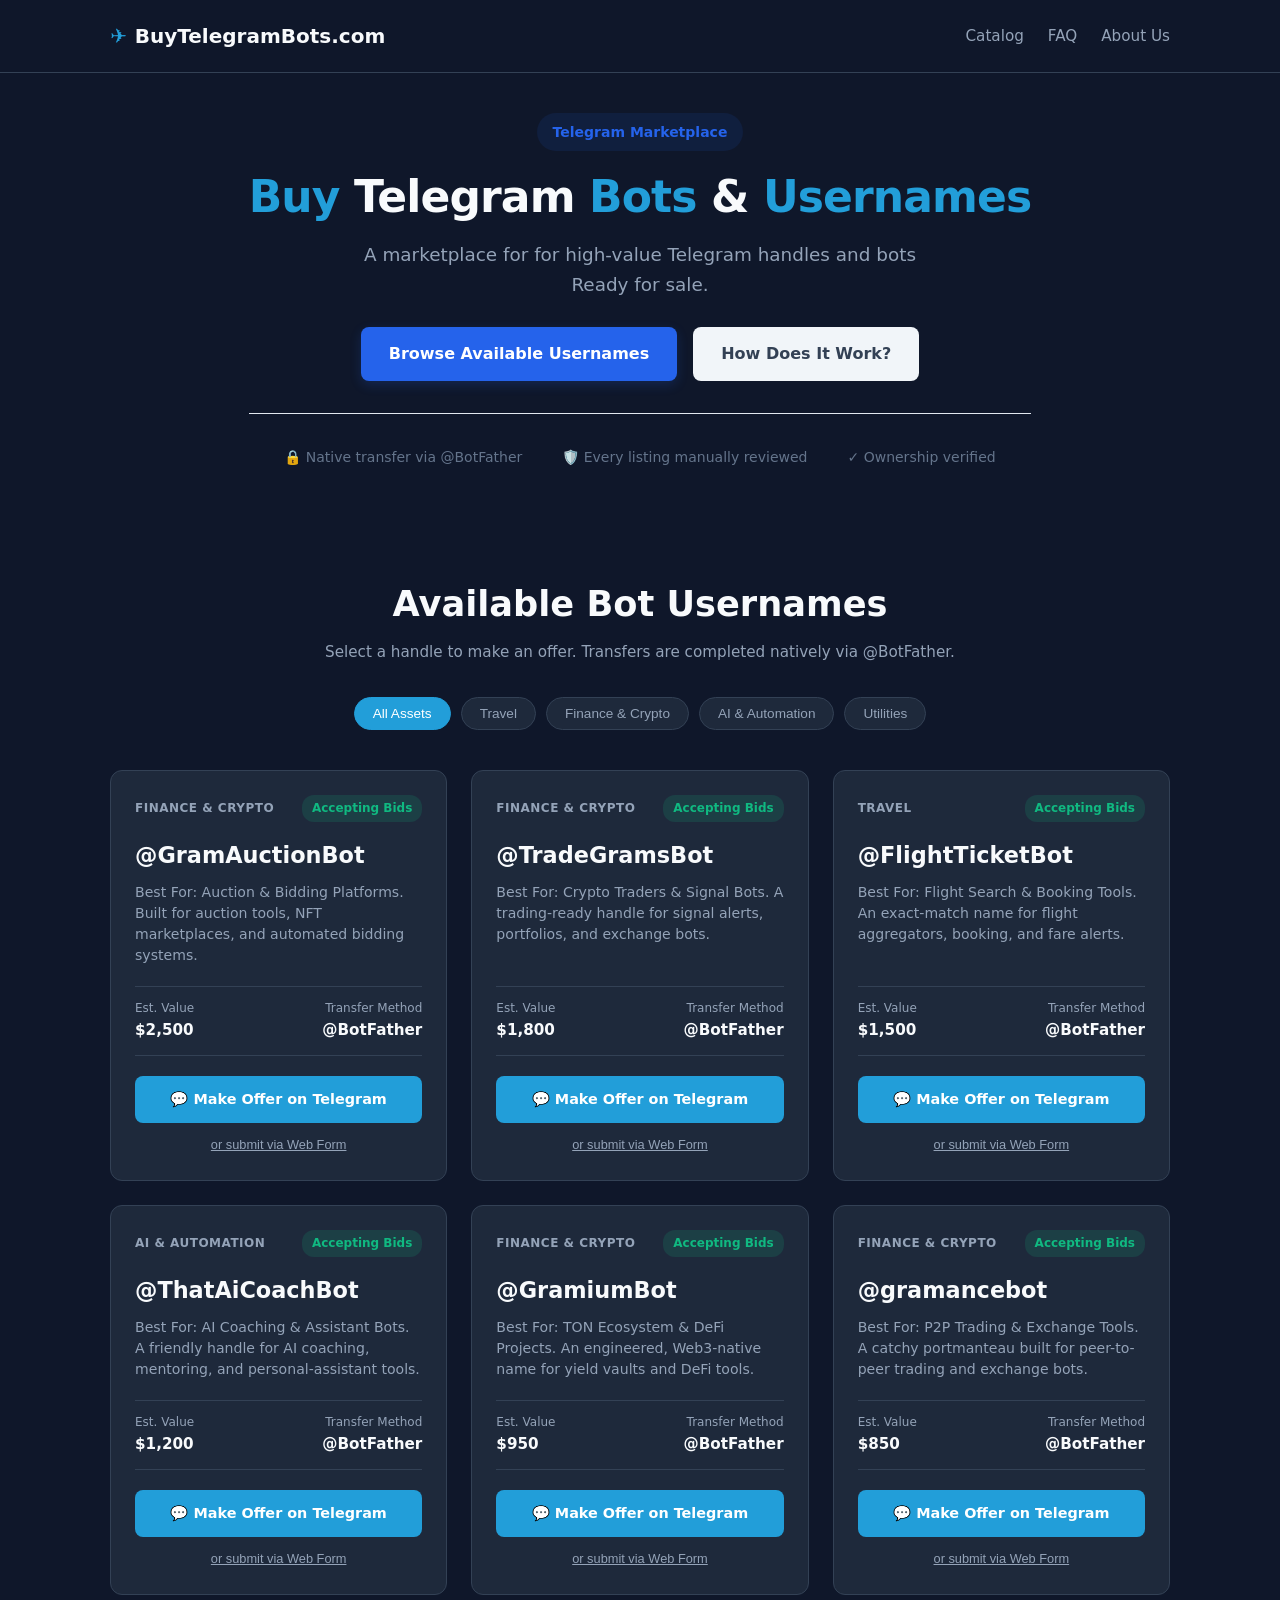
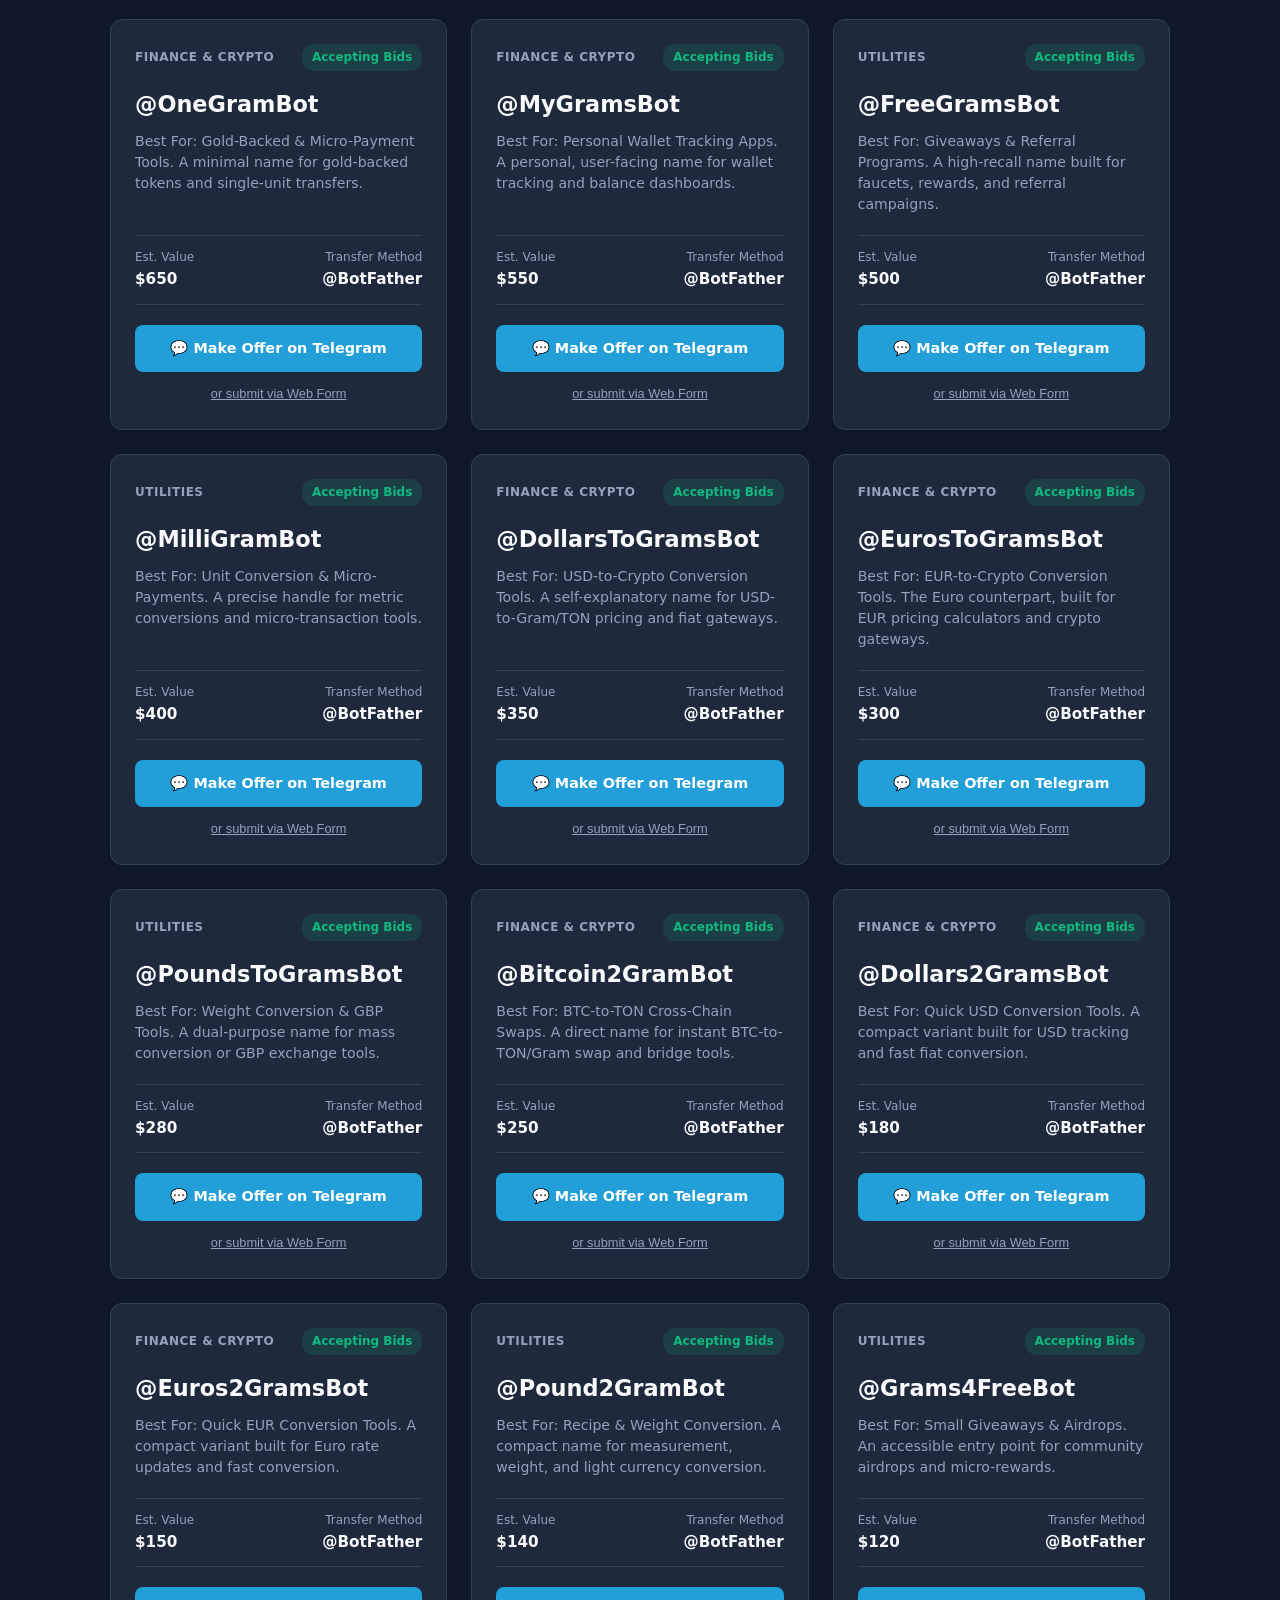
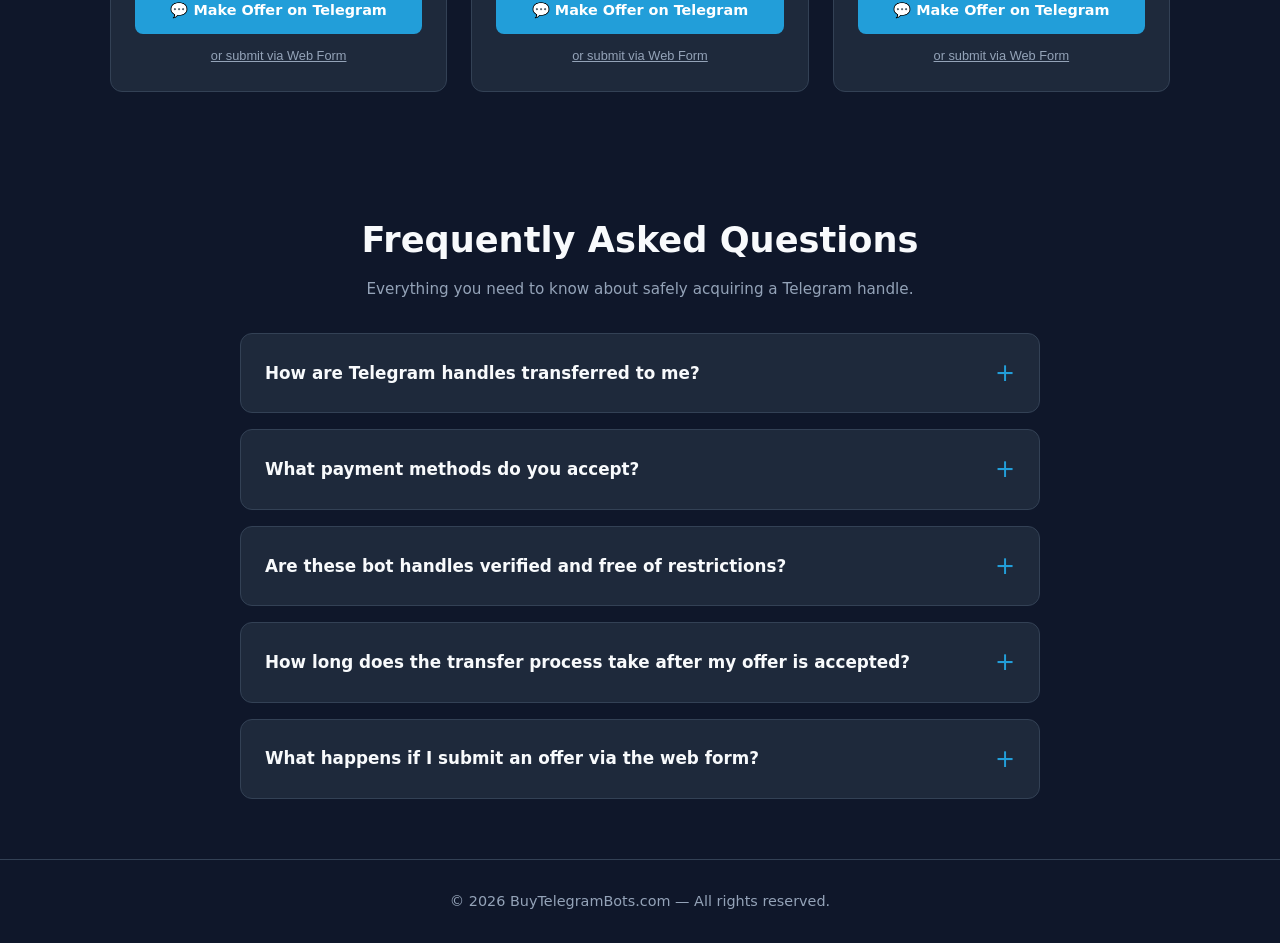
==== commit d8f78d49: "feature(web): Buttouns and ModalFrom refinement." ====
--- a/web/index.html
+++ b/web/index.html
@@ -22,20 +22,25 @@
       <a href="#" class="brand-logo">
         <span>✈️</span>BuyTelegramBots.com
       </a>
+
+      <nav class="main-nav">
+        <a href="#inventory" class="nav-link">Catalog</a>
+        <a href="#faq" class="nav-link">FAQ</a>
+        <a href="javascript:void(0)" class="nav-link" onclick="openAboutModal()">About Us</a>
     </div>
   </header>
 
   <!-- HERO SECTION (Now placed outside of <main> to prevent double padding) -->
   <section class="hero-section">
     <div class="hero-content">
-      <span class="badge-pill">Verified Telegram Marketplace</span>
+      <span class="badge-pill">Telegram Marketplace</span>
       
       <h1 class="hero-title">
         <span class="highlight"> Buy </span> Telegram <span class="highlight">Bots</span> & <span class="highlight">Usernames</span>
       </h1>
       
       <p class="hero-subtitle">
-        A curated marketplace for high-value Telegram handles and bots — reviewed for ownership, transferred natively via @BotFather, negotiated directly with our team.
+        A marketplace for for high-value Telegram handles and bots<br> Ready for sale.
       </p>
       
       <div class="cta-group">
@@ -78,6 +83,50 @@
         <!-- After a username is sold, in the "bots.json" file >> status: "Sold", status_code: "pending" -->
     </section>
 
+    <section id="faq" class="faq-section container">
+      <div class="section-header">
+          <h2 class="section-title">Frequently Asked Questions</h2>
+          <p class="section-subtitle">Everything you need to know about safely acquiring a Telegram handle.</p>
+      </div>
+      
+      <div class="faq-grid">
+        <details class="faq-item" name="faq-accordion">
+          <summary class="faq-question">How are Telegram handles transferred to me?</summary>
+          <div class="faq-answer">
+            <p>All transfers are performed natively within Telegram via <code>@BotFather</code>. Once terms are finalized, ownership rights are transferred directly to your account. No external apps or third-party credential sharing required.</p>
+          </div>
+        </details>
+        
+        <details class="faq-item" name="faq-accordion">
+          <summary class="faq-question">What payment methods do you accept?</summary>
+          <div class="faq-answer">
+            <p>We accept USDT (TRC-20 / BEP-20 / TON network), Crypto (BTC, ETH, TON), and major fiat payment options upon request for verified corporate buyers.</p>
+          </div>
+        </details>
+        
+        <details class="faq-item" name="faq-accordion">
+          <summary class="faq-question">Are these bot handles verified and free of restrictions?</summary>
+          <div class="faq-answer">
+            <p>Yes. Every handle listed in our catalog is manually reviewed and verified by our team to ensure it is actively held, clean, and free of any Telegram platform restrictions or bans.</p>
+          </div>
+        </details>
+        
+        <details class="faq-item" name="faq-accordion">
+          <summary class="faq-question">How long does the transfer process take after my offer is accepted?</summary>
+          <div class="faq-answer">
+            <p>Transfers via <code>@BotFather</code> take less than 15 minutes once payment terms are confirmed. Our team guides you step-by-step through the process in real time.</p>
+          </div>
+        </details>
+        
+        <details class="faq-item" name="faq-accordion">
+          <summary class="faq-question">What happens if I submit an offer via the web form?</summary>
+          <div class="faq-answer">
+            <p>If you don't use Telegram directly, our team still receives your submission instantly and reaches out via your provided email or WhatsApp within 1 business day.</p>
+          </div>
+        </details>
+      </div>
+    </section>
+
   </main>
 
   <!-- HOW IT WORKS GUIDE MODAL -->
@@ -99,7 +148,7 @@
         </div>
         <div class="guide-step">
           <h4>3. Submit your offer</h4>
-          <p>Message our team directly on Telegram, or use the on-page form if you'd rather not install the app. Either way, a real person reviews every offer.</p>
+          <p>Message our team directly on Telegram using the bot itself, or use the on-page form if you'd rather not install the app. Either way, a real person reviews every offer.</p>
         </div>
         <div class="guide-step">
           <h4>4. Transfer, once your offer is accepted</h4>
@@ -177,12 +226,57 @@
     </div>
   </dialog>
 
+  <dialog id="aboutModal" class="modal-box">
+    <div class="modal-inner">
+      <div class="modal-header">
+        <h3>About <span class="highlight-blue">Our Brokerage</span></h3>
+        <button type="button" class="close-btn" onclick="closeAboutModal()">×</button>
+      </div>
+
+      <div class="guide-content">
+        <div class="broker-pitch">
+          <p><strong>BuyTelegramBots.com</strong> is a specialized digital asset brokerage. We are entrusted by developers, creators, and web3 projects to securely manage the sale of their high-value Telegram handles and bots.</p>
+        </div>
+
+        <div class="guide-step">
+          <h4>🛡️ Verified Inventory</h4>
+          <p>We do not own these assets; we represent the creators. We manually audit every handle to ensure the seller has full ownership and a clean title before it reaches our catalog.</p>
+        </div>
+        
+        <div class="guide-step">
+          <h4>🤝 Secure Handover</h4>
+          <p>Our team facilitates the entire negotiation and ensures a coordinated, safe transfer via Telegram's native <code>@BotFather</code>.</p>
+        </div>
+
+        <h4 class="contact-heading">Contact Our Brokers Directly</h4>
+        <div class="contact-channel-grid">
+          <a href="https://t.me/josebbk" target="_blank" rel="noopener" class="btn btn-primary">
+            ✈️ Message on Telegram
+          </a>
+          <a href="mailto:support@buytelegrambots.com" class="btn btn-secondary">
+            ✉ Email Support
+          </a>
+        </div>
+      </div>
+
+      <div class="modal-actions">
+        <button type="button" class="btn btn-secondary" onclick="closeAboutModal()">Close</button>
+      </div>
+    </div>
+  </dialog>
+
   <!-- FOOTER -->
   <footer>
     <div class="container">
-      <p>© 2026 BuyTelegramBots.com — All rights reserved. Native transfer via @BotFather.</p>
+      <p>© 2026 BuyTelegramBots.com — All rights reserved.</p>
     </div>
   </footer>
+
+  <button id="backToTopBtn" class="back-to-top-btn" aria-label="Back to top" title="Back to top">
+    <svg xmlns="http://www.w3.org/2000/svg" width="20" height="20" viewBox="0 0 24 24" fill="none" stroke="currentColor" stroke-width="2.5" stroke-linecap="round" stroke-linejoin="round">
+      <polyline points="18 15 12 9 6 15"></polyline>
+    </svg>
+  </button>
 
 </body>
 </html>
--- a/web/styles.css
+++ b/web/styles.css
@@ -584,4 +584,279 @@
   background-color: var(--bg-color);
   color: var(--text-main); 
   border-color: var(--accent-blue); /* Highlights in Telegram blue on hover */
+}
+
+/* ==========================================
+   BACK TO TOP BUTTON STYLES
+   ========================================== */
+.back-to-top-btn {
+  position: fixed;
+  bottom: 24px;
+  right: 24px;
+  width: 48px;
+  height: 48px;
+  border-radius: 12px;
+  background-color: var(--card-bg);
+  color: var(--text-main);
+  border: 1px solid var(--border-color);
+  display: flex;
+  align-items: center;
+  justify-content: center;
+  cursor: pointer;
+  z-index: 99;
+  
+  /* Initial hidden state with smooth transition */
+  opacity: 0;
+  visibility: hidden;
+  transform: translateY(16px) scale(0.9);
+  transition: opacity 0.3s cubic-bezier(0.16, 1, 0.3, 1),
+              transform 0.3s cubic-bezier(0.16, 1, 0.3, 1),
+              visibility 0.3s ease,
+              background-color 0.2s ease,
+              border-color 0.2s ease,
+              box-shadow 0.2s ease;
+  
+  box-shadow: 0 4px 16px rgba(0, 0, 0, 0.3);
+}
+
+/* Shown when scrolled past threshold */
+.back-to-top-btn.visible {
+  opacity: 1;
+  visibility: visible;
+  transform: translateY(0) scale(1);
+}
+
+/* Hover & Focus State */
+.back-to-top-btn:hover,
+.back-to-top-btn:focus-visible {
+  background-color: var(--accent-blue);
+  border-color: var(--accent-blue);
+  color: #ffffff;
+  transform: translateY(-3px) scale(1.05);
+  box-shadow: 0 8px 24px rgba(34, 158, 217, 0.4);
+  outline: none;
+}
+
+/* Click/Tap State */
+.back-to-top-btn:active {
+  transform: translateY(0) scale(0.95);
+}
+
+/* Mobile & Small Screen Responsive Adjustments */
+@media (max-width: 600px) {
+  .back-to-top-btn {
+    bottom: 16px;
+    right: 16px;
+    width: 44px;
+    height: 44px;
+  }
+}
+
+/* ==========================================
+   USERNAME HANDLE HOVER ANIMATION
+   ========================================== */
+.handle-link {
+    text-decoration: none;
+    color: var(--text-main);
+    position: relative;
+    display: inline-block;
+    transition: color 0.3s ease;
+}
+
+/* The sliding underline setup */
+.handle-link::after {
+    content: '';
+    position: absolute;
+    width: 100%;
+    transform: scaleX(0);
+    height: 2px;
+    bottom: -2px;
+    left: 0;
+    background-color: var(--accent-blue);
+    transform-origin: bottom right;
+    transition: transform 0.3s cubic-bezier(0.25, 1, 0.5, 1);
+}
+
+/* Hover state changes */
+.handle-link:hover {
+    color: var(--accent-blue);
+}
+
+.handle-link:hover::after {
+    transform: scaleX(1);
+    transform-origin: bottom left;
+}
+
+/* ==========================================
+   HEADER NAVIGATION STYLES
+   ========================================== */
+.main-nav {
+    display: flex;
+    gap: 1.5rem;
+    align-items: center;
+}
+
+.nav-link {
+    color: var(--text-muted);
+    text-decoration: none;
+    font-size: 0.95rem;
+    font-weight: 500;
+    transition: color 0.2s ease;
+}
+
+.nav-link:hover {
+    color: var(--text-main);
+}
+
+/* ==========================================
+   FAQ SECTION STYLES
+   ========================================== */
+.faq-section {
+    padding: 60px 0;
+    max-width: 800px; /* Narrower width for easier reading */
+    margin: 0 auto;
+}
+
+.faq-grid {
+    display: flex;
+    flex-direction: column;
+    gap: 16px;
+}
+
+/* Base styling for the accordion card */
+.faq-item {
+    background-color: var(--card-bg);
+    border: 1px solid var(--border-color);
+    border-radius: var(--radius);
+    overflow: hidden;
+    transition: border-color 0.2s ease, box-shadow 0.2s ease;
+}
+
+.faq-item:hover {
+    border-color: #475569;
+}
+
+/* The clickable question */
+.faq-question {
+    padding: 20px 24px;
+    font-size: 1.05rem;
+    font-weight: 600;
+    color: var(--text-main);
+    cursor: pointer;
+    list-style: none; /* Hides default triangle */
+    display: flex;
+    justify-content: space-between;
+    align-items: center;
+    user-select: none;
+}
+
+/* Hide default marker in Safari/Chrome */
+.faq-question::-webkit-details-marker {
+    display: none; 
+}
+
+/* Custom animated '+' icon */
+.faq-question::after {
+    content: '+';
+    font-size: 1.5rem;
+    font-weight: 400;
+    color: var(--accent-blue);
+    transition: transform 0.3s cubic-bezier(0.25, 1, 0.5, 1);
+}
+
+/* State when accordion is OPEN */
+.faq-item[open] .faq-question {
+    border-bottom: 1px solid var(--border-color);
+}
+
+/* Turn '+' into 'x' when opened */
+.faq-item[open] .faq-question::after {
+    transform: rotate(45deg); 
+}
+
+/* The expanding text area */
+.faq-answer {
+    padding: 20px 24px;
+    color: var(--text-muted);
+    font-size: 0.95rem;
+    line-height: 1.6;
+    background-color: rgba(15, 23, 42, 0.3); /* Very subtle inset shadow effect */
+}
+
+.faq-answer code {
+    background-color: var(--bg-color);
+    padding: 2px 6px;
+    border-radius: 4px;
+    color: var(--accent-blue);
+}
+
+/* Mobile & Tablet Responsive Adjustments */
+@media (max-width: 640px) {
+    .main-nav {
+        gap: 1rem;
+    }
+    
+    .nav-link {
+        font-size: 0.9rem;
+    }
+
+    .faq-question {
+        font-size: 0.95rem;
+        padding: 16px 20px;
+    }
+    
+    .faq-answer {
+        padding: 16px 20px;
+        font-size: 0.9rem;
+    }
+}
+
+
+/* ==========================================
+   ABOUT MODAL SPECIFIC STYLES
+   ========================================== */
+.broker-pitch {
+    background-color: rgba(34, 158, 217, 0.05); /* Very subtle blue tint */
+    border-left: 3px solid var(--accent-blue);
+    padding: 16px;
+    margin-bottom: 24px;
+    border-radius: 0 8px 8px 0;
+}
+
+.broker-pitch p {
+    font-size: 0.92rem;
+    color: var(--text-muted);
+    margin: 0;
+    line-height: 1.6;
+}
+
+.broker-pitch strong {
+    color: var(--text-main);
+}
+
+.contact-heading {
+    font-size: 1rem;
+    margin: 32px 0 16px;
+    color: var(--text-main);
+    border-top: 1px solid var(--border-color);
+    padding-top: 24px;
+}
+
+.contact-channel-grid {
+    display: grid;
+    grid-template-columns: 1fr 1fr;
+    gap: 12px;
+}
+
+/* Force buttons inside the grid to fill the space and look uniform */
+.contact-channel-grid .btn {
+    width: 100%;
+    font-size: 0.9rem;
+    padding: 0.75rem 1rem;
+}
+
+@media (max-width: 600px) {
+    .contact-channel-grid {
+        grid-template-columns: 1fr;
+    }
 }
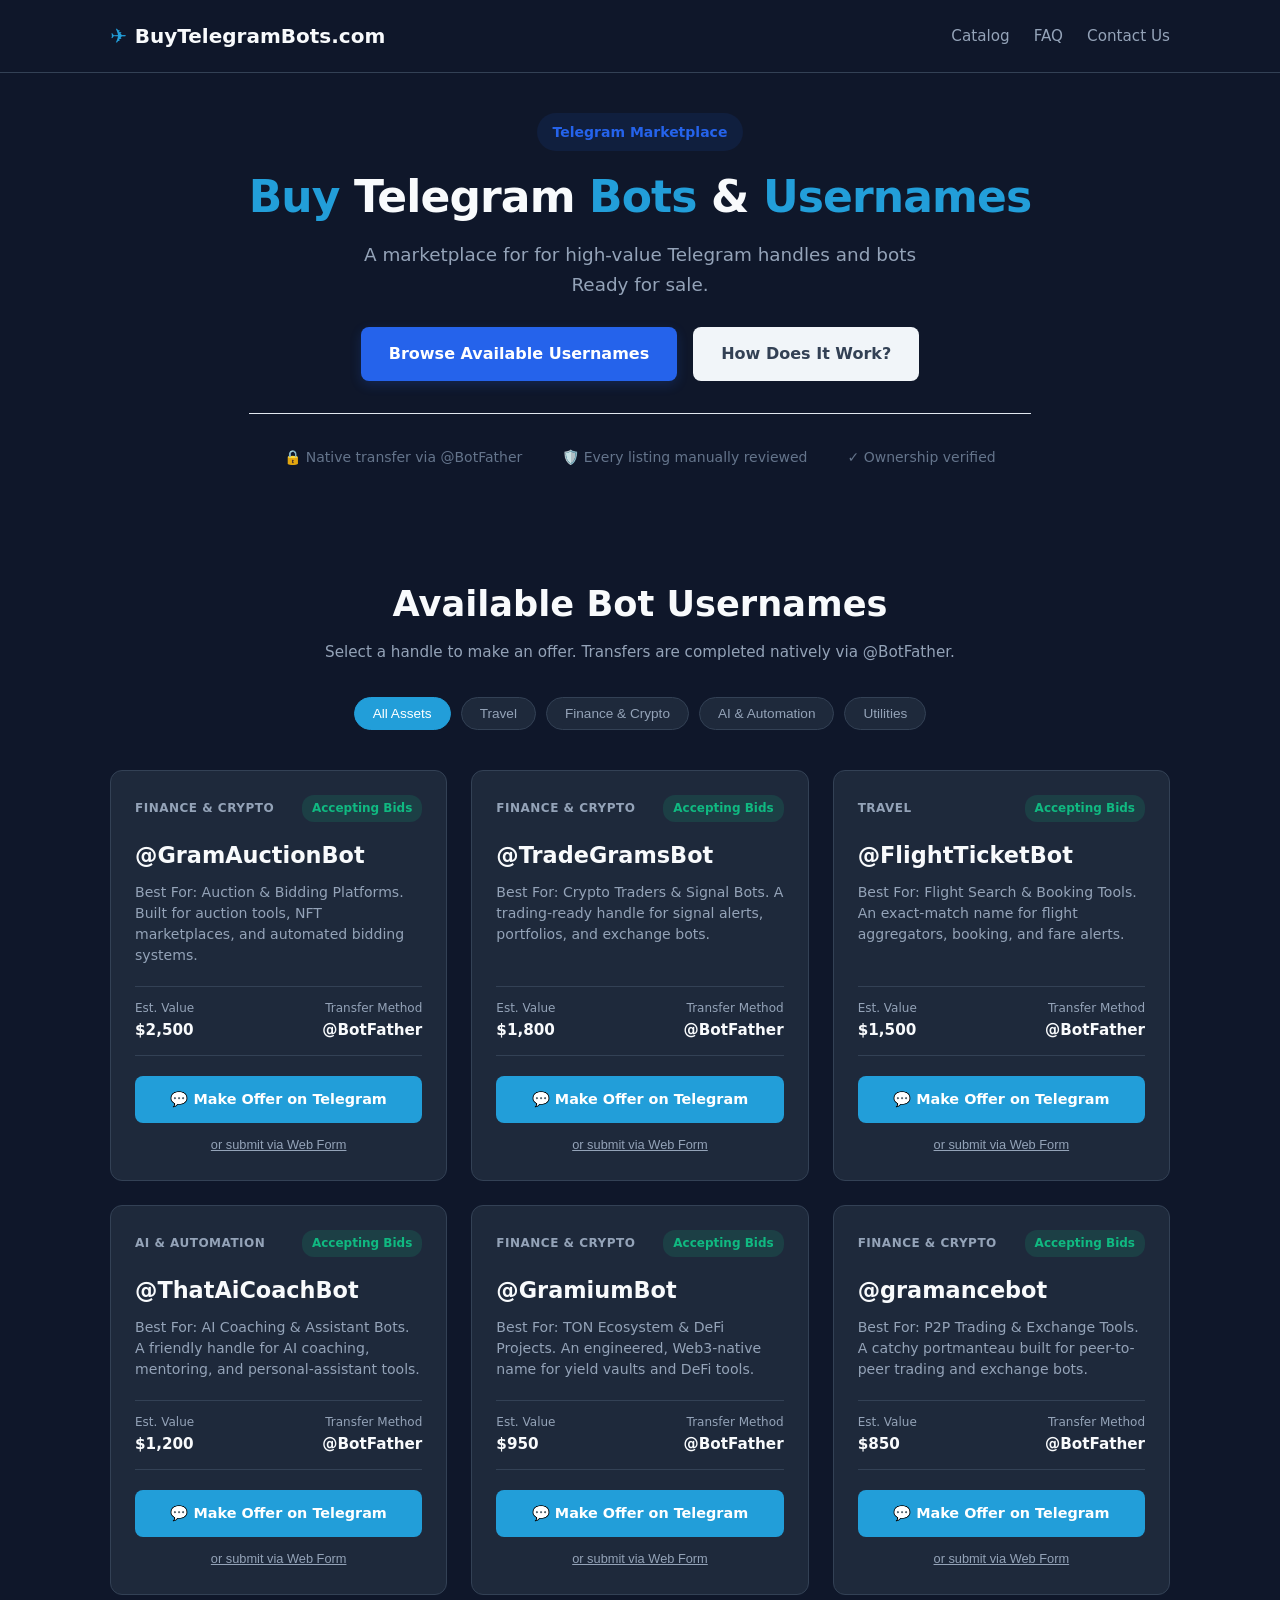
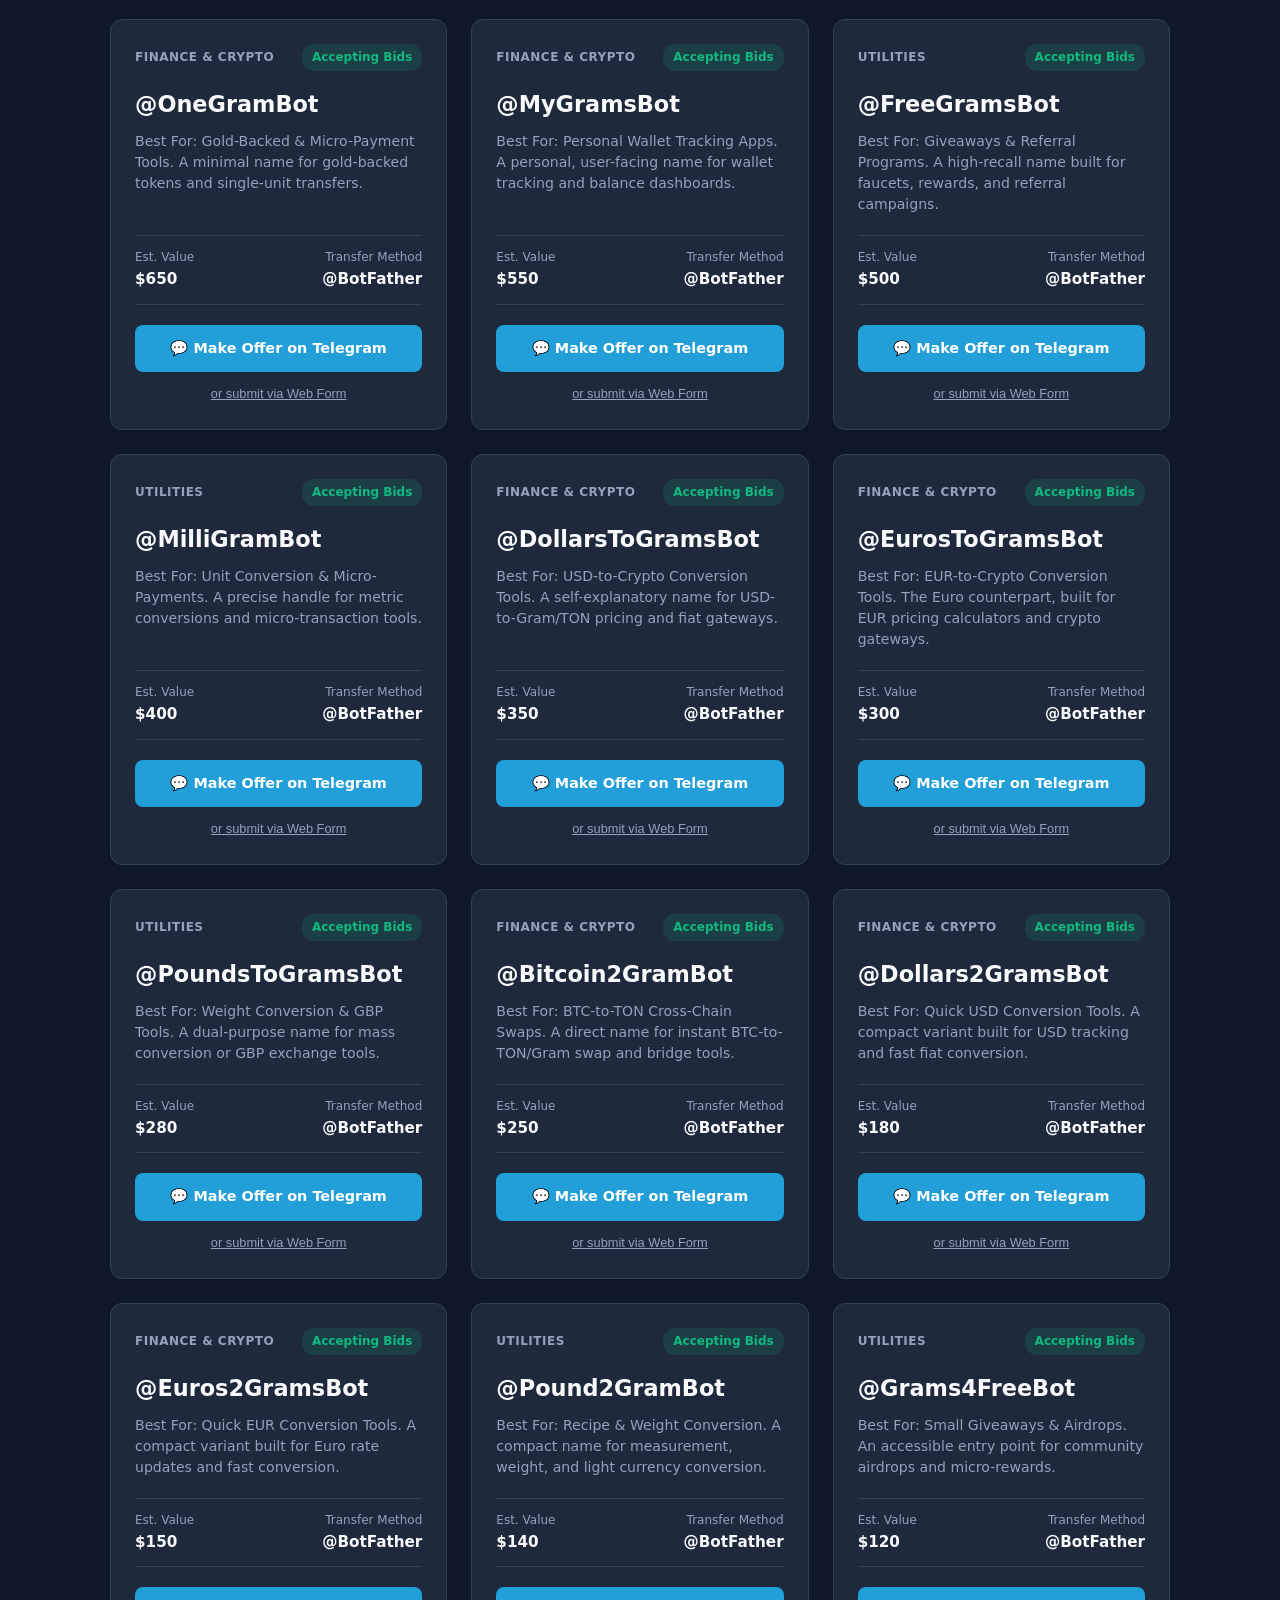
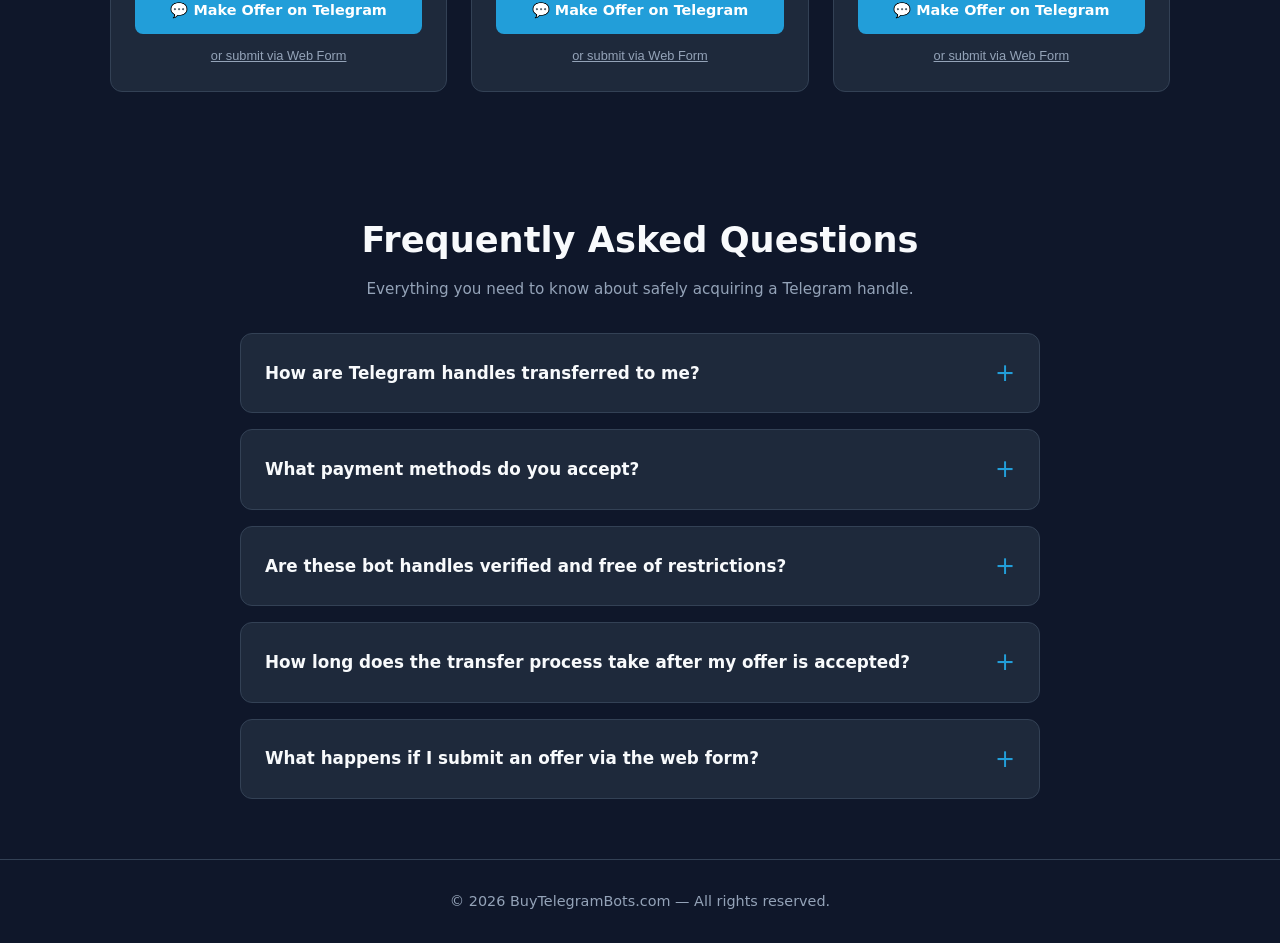
==== commit 08a985e9: "feature(web): added header buttons-FAQ and A contact us without direct approach(rerouting email and " ====
--- a/web/index.html
+++ b/web/index.html
@@ -26,7 +26,7 @@
       <nav class="main-nav">
         <a href="#inventory" class="nav-link">Catalog</a>
         <a href="#faq" class="nav-link">FAQ</a>
-        <a href="javascript:void(0)" class="nav-link" onclick="openAboutModal()">About Us</a>
+        <a href="javascript:void(0)" class="nav-link" onclick="openAboutModal()">Contact Us</a>
     </div>
   </header>
 
@@ -190,11 +190,11 @@
             id="buyerContact" 
             name="contact" 
             required 
-            placeholder="@username, name@mail.com, or +31 6 12345678"
-            pattern="^(@[A-Za-z0-9_]{3,32}|[A-Za-z0-9._%+-]+@[A-Za-z0-9.-]+\.[A-Za-z]{2,}|\+?[0-9\s()-]{7,20})$"
-            title="Must be a Telegram handle starting with '@', a valid email address, or a phone number."
+            placeholder="name@mail.com, or +31 6 12345678"
+            pattern="^([A-Za-z0-9._%+-]+@[A-Za-z0-9.-]+\.[A-Za-z]{2,}|\+?[0-9\s()-]{7,20})$"
+            title="Must be a valid email address, or a phone number."
           />
-          <span class="error-msg">Enter a valid Telegram handle (@username), email, or phone number.</span>
+          <span class="error-msg">Enter a valid email or phone number.</span>
         </div>
 
         <div class="form-group">
@@ -210,7 +210,7 @@
             step="1"
             title="Offers must be a positive number of at least $100."
           />
-          <span class="error-msg">Bid must be a positive amount (Minimum $100).</span>
+          <span class="error-msg">Bid must be a positive amount (Minimum $100) with no decimals.</span>
         </div>
 
         <div class="form-group">
@@ -250,7 +250,7 @@
 
         <h4 class="contact-heading">Contact Our Brokers Directly</h4>
         <div class="contact-channel-grid">
-          <a href="https://t.me/josebbk" target="_blank" rel="noopener" class="btn btn-primary">
+          <a href="https://t.me/buytelegrambots_supportbot" target="_blank" rel="noopener" class="btn btn-primary">
             ✈️ Message on Telegram
           </a>
           <a href="mailto:support@buytelegrambots.com" class="btn btn-secondary">
